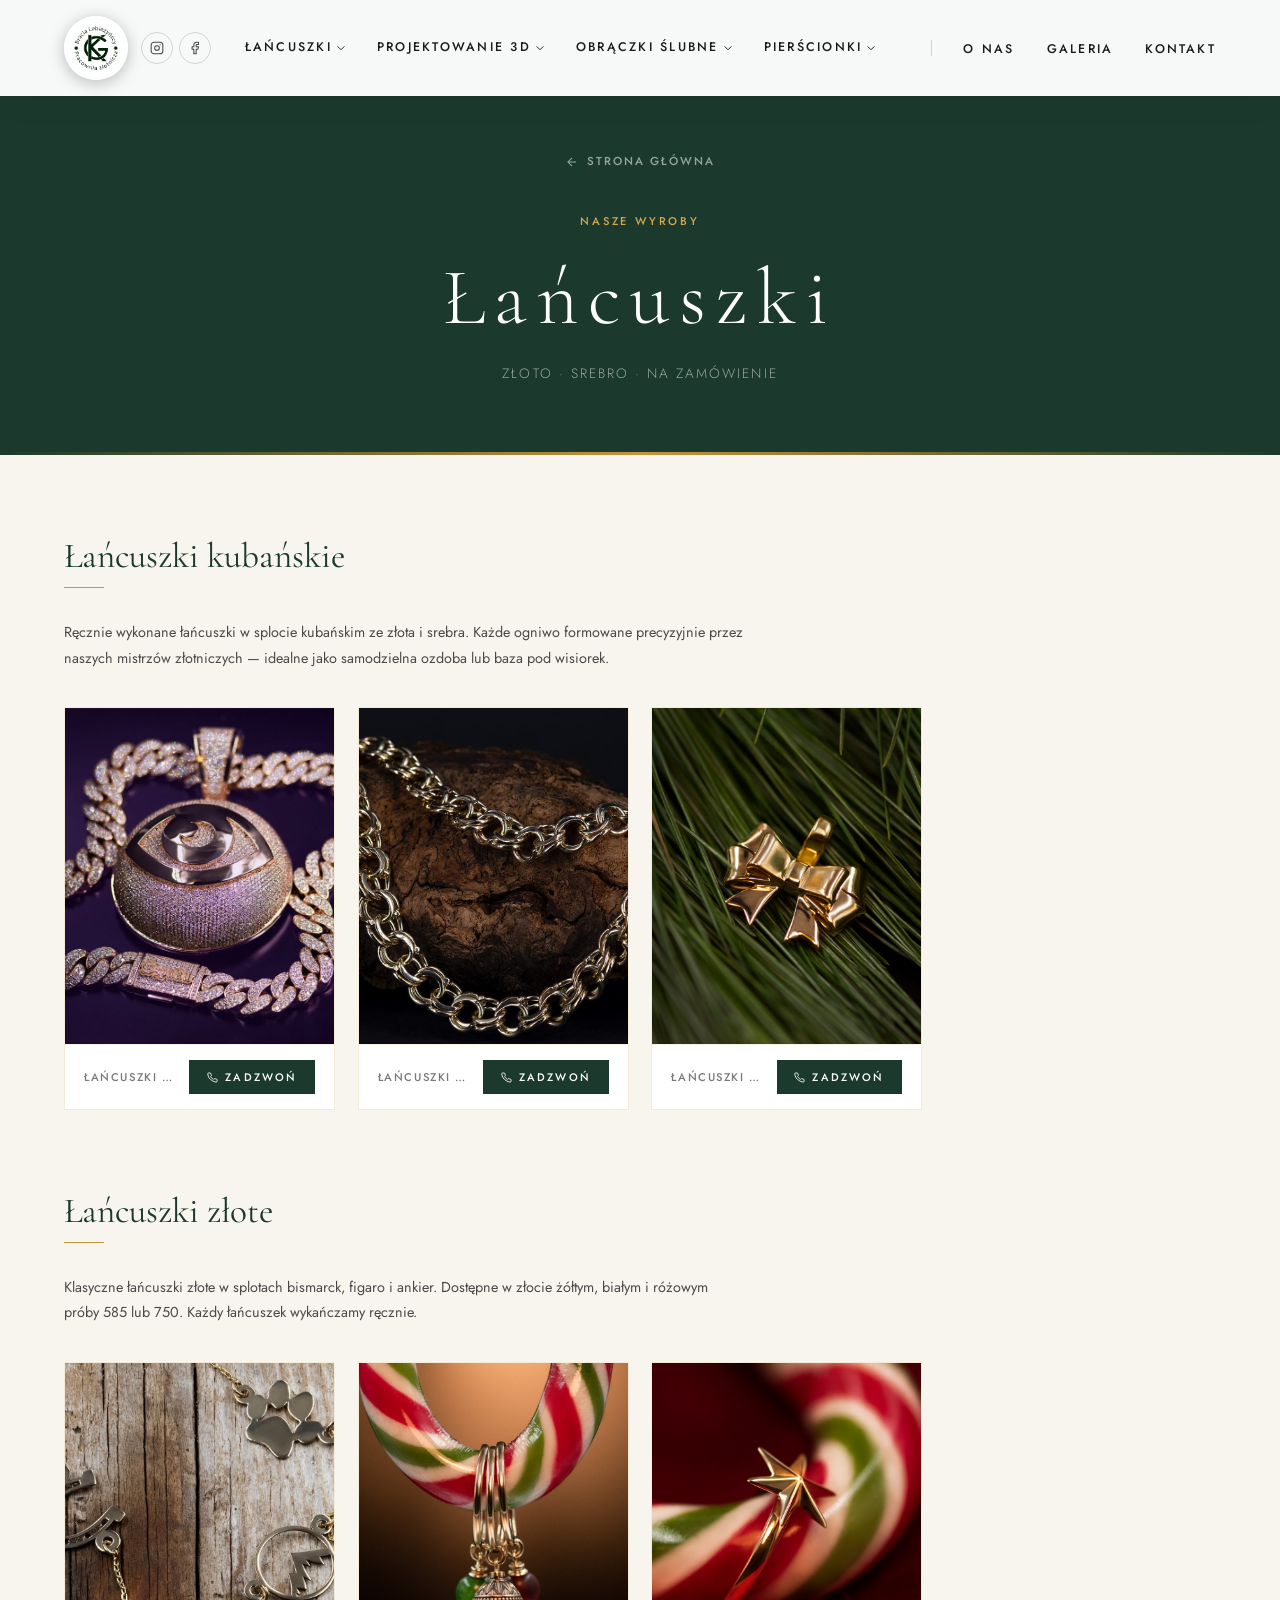
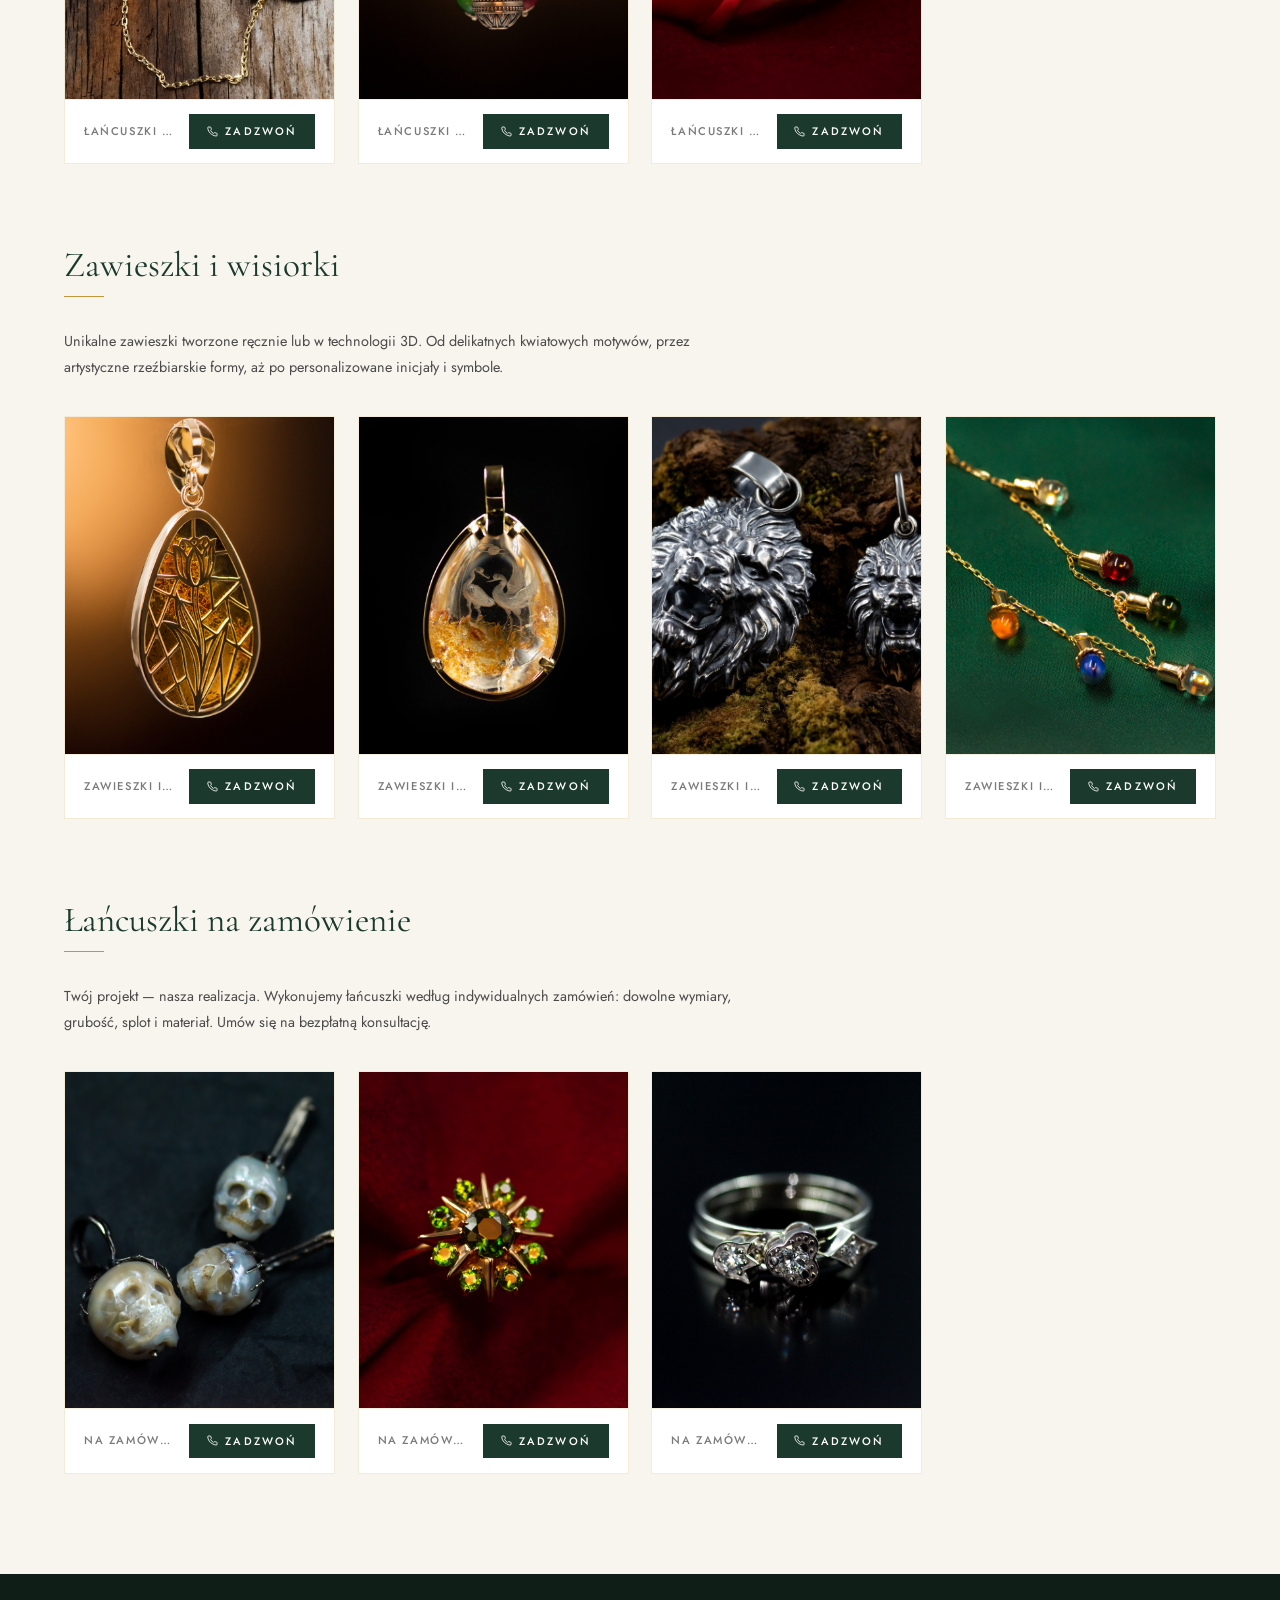
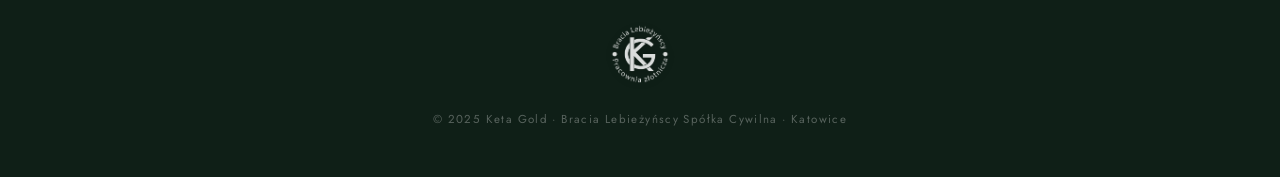
==== lancuszki.html @ a35cffe0 "Dropdown on click + 4 service subpages with photo cards - Dropdown menus now open/close on click ins" ====
<!DOCTYPE html>
<html lang="pl">
<head>
  <meta charset="UTF-8" />
  <meta name="viewport" content="width=device-width, initial-scale=1.0" />
  <meta name="description" content="Łańcuszki złote i srebrne – Keta Gold Katowice. Kubańskie, złote, zawieszki i wisiorki na zamówienie. Ręczne wykonanie, projektowanie 3D." />
  <title>Łańcuszki – Keta Gold | Katowice</title>
  <link rel="preconnect" href="https://fonts.googleapis.com" />
  <link rel="preconnect" href="https://fonts.gstatic.com" crossorigin />
  <link href="https://fonts.googleapis.com/css2?family=Cormorant+Garamond:ital,wght@0,300;0,400;0,500;1,300;1,400&family=Jost:wght@300;400;500&display=swap" rel="stylesheet" />
  <link rel="stylesheet" href="css/style.css" />
</head>
<body>

  <!-- NAVIGATION -->
  <nav class="nav" id="nav">
    <div class="nav__inner">
      <div class="nav__brand">
        <a href="index.html" class="nav__logo" aria-label="Keta Gold – strona główna">
          <img src="images/logo.png" alt="Keta Gold logo" />
        </a>
        <div class="nav__socials">
          <div class="nav__social-item">
            <a href="https://www.instagram.com/ketagoldjewellery/" target="_blank" rel="noopener" class="nav__social-icon" aria-label="Instagram">
              <svg viewBox="0 0 24 24" fill="none"><rect x="2" y="2" width="20" height="20" rx="5" ry="5" stroke="currentColor" stroke-width="1.8"/><circle cx="12" cy="12" r="4" stroke="currentColor" stroke-width="1.8"/><circle cx="17.5" cy="6.5" r="1" fill="currentColor"/></svg>
            </a>
          </div>
          <div class="nav__social-item">
            <a href="https://www.facebook.com/ketagoldjewellery/" target="_blank" rel="noopener" class="nav__social-icon" aria-label="Facebook">
              <svg viewBox="0 0 24 24" fill="none"><path d="M18 2h-3a5 5 0 0 0-5 5v3H7v4h3v8h4v-8h3l1-4h-4V7a1 1 0 0 1 1-1h3z" stroke="currentColor" stroke-width="1.8" stroke-linejoin="round"/></svg>
            </a>
          </div>
        </div>
      </div>
      <div class="nav__menu">
        <ul class="nav__group nav__group--services">
          <li class="nav__has-dropdown">
            <span class="nav__dropdown-trigger">Łańcuszki <svg viewBox="0 0 12 8" fill="none"><path d="M1 1l5 5 5-5" stroke="currentColor" stroke-width="1.5" stroke-linecap="round"/></svg></span>
            <div class="nav__dropdown">
              <a href="lancuszki.html#lancuszki-kubanie">Łańcuszki kubańskie</a>
              <a href="lancuszki.html#lancuszki-zlote">Łańcuszki złote</a>
              <a href="lancuszki.html#lancuszki-zawieszki">Zawieszki i wisiorki</a>
              <a href="lancuszki.html#lancuszki-zamow">Na zamówienie</a>
            </div>
          </li>
          <li class="nav__has-dropdown">
            <span class="nav__dropdown-trigger">Projektowanie 3D <svg viewBox="0 0 12 8" fill="none"><path d="M1 1l5 5 5-5" stroke="currentColor" stroke-width="1.5" stroke-linecap="round"/></svg></span>
            <div class="nav__dropdown">
              <a href="projektowanie-3d.html#3d-modelowanie">Modelowanie cyfrowe</a>
              <a href="projektowanie-3d.html#3d-odlew">Odlew jubilerski</a>
              <a href="projektowanie-3d.html#3d-grawerowanie">Grawerowanie</a>
              <a href="projektowanie-3d.html#3d-personalizowane">Projekty personalizowane</a>
            </div>
          </li>
          <li class="nav__has-dropdown">
            <span class="nav__dropdown-trigger">Obrączki ślubne <svg viewBox="0 0 12 8" fill="none"><path d="M1 1l5 5 5-5" stroke="currentColor" stroke-width="1.5" stroke-linecap="round"/></svg></span>
            <div class="nav__dropdown">
              <a href="obraczki.html#obr-zloto">Złoto żółte</a>
              <a href="obraczki.html#obr-biale">Białe złoto</a>
              <a href="obraczki.html#obr-rozowe">Różowe złoto</a>
              <a href="obraczki.html#obr-kamienie">Z kamieniami szlachetnymi</a>
            </div>
          </li>
          <li class="nav__has-dropdown">
            <span class="nav__dropdown-trigger">Pierścionki <svg viewBox="0 0 12 8" fill="none"><path d="M1 1l5 5 5-5" stroke="currentColor" stroke-width="1.5" stroke-linecap="round"/></svg></span>
            <div class="nav__dropdown">
              <a href="pierscionki.html#pier-soliter">Soliter</a>
              <a href="pierscionki.html#pier-kolorowe">Z kamieniami kolorowymi</a>
              <a href="pierscionki.html#pier-autorskie">Projekty autorskie</a>
              <a href="pierscionki.html#pier-zamow">Na zamówienie</a>
            </div>
          </li>
        </ul>
        <ul class="nav__group nav__group--links">
          <li><a href="index.html#o-nas">O nas</a></li>
          <li><a href="index.html#galeria">Galeria</a></li>
          <li><a href="index.html#kontakt">Kontakt</a></li>
        </ul>
      </div>
      <button class="nav__hamburger" aria-label="Menu" aria-expanded="false">
        <span></span><span></span><span></span>
      </button>
    </div>
  </nav>

  <!-- MOBILE MENU -->
  <nav class="nav__mobile" aria-hidden="true">
    <a href="index.html#o-nas">O nas</a>
    <a href="lancuszki.html">Łańcuszki</a>
    <a href="obraczki.html">Obrączki ślubne</a>
    <a href="pierscionki.html">Pierścionki</a>
    <a href="projektowanie-3d.html">Projektowanie 3D</a>
    <a href="index.html#galeria">Galeria</a>
    <a href="index.html#kontakt">Kontakt</a>
  </nav>

  <!-- PAGE HERO -->
  <div class="service-hero">
    <div class="container">
      <a href="index.html" class="service-back">
        <svg viewBox="0 0 24 24" fill="none" stroke="currentColor" stroke-width="1.8"><path d="M19 12H5M12 5l-7 7 7 7"/></svg>
        Strona główna
      </a>
      <span class="section-label">Nasze wyroby</span>
      <h1 class="service-hero__title">Łańcuszki</h1>
      <p class="service-hero__sub">Złoto · Srebro · Na zamówienie</p>
    </div>
  </div>

  <!-- CONTENT -->
  <section class="service-content">
    <div class="container">

      <!-- Łańcuszki kubańskie -->
      <div class="service-product" id="lancuszki-kubanie">
        <div class="service-product__header">
          <h2 class="service-product__title">Łańcuszki kubańskie</h2>
        </div>
        <div class="service-product__line"></div>
        <p class="service-product__desc">Ręcznie wykonane łańcuszki w splocie kubańskim ze złota i srebra. Każde ogniwo formowane precyzyjnie przez naszych mistrzów złotniczych — idealne jako samodzielna ozdoba lub baza pod wisiorek.</p>
        <div class="photo-grid">
          <div class="photo-card">
            <div class="photo-card__img-wrap">
              <img src="images/464922204_18045934484076803_7547638130621449087_n.jpg" alt="Łańcuszek kubański" loading="lazy" />
              <div class="photo-card__overlay"><span class="photo-card__name">Łańcuszki kubańskie</span></div>
            </div>
            <div class="photo-card__footer">
              <span class="photo-card__label">Łańcuszki kubańskie</span>
              <a href="tel:+48730383649" class="photo-card__call"><svg viewBox="0 0 24 24" fill="none" stroke="currentColor" stroke-width="1.8"><path d="M22 16.92v3a2 2 0 0 1-2.18 2 19.79 19.79 0 0 1-8.63-3.07A19.5 19.5 0 0 1 4.69 13a19.79 19.79 0 0 1-3.07-8.67A2 2 0 0 1 3.6 2.18h3a2 2 0 0 1 2 1.72c.127.96.361 1.903.7 2.81a2 2 0 0 1-.45 2.11L7.91 9.91a16 16 0 0 0 6.16 6.16l.95-.95a2 2 0 0 1 2.11-.45c.907.339 1.85.573 2.81.7A2 2 0 0 1 22 16.92z"/></svg>Zadzwoń</a>
            </div>
          </div>
          <div class="photo-card">
            <div class="photo-card__img-wrap">
              <img src="images/652132724_18089830217159542_1958357042268693419_n.jpg" alt="Łańcuszek kubański złoty" loading="lazy" />
              <div class="photo-card__overlay"><span class="photo-card__name">Łańcuszki kubańskie</span></div>
            </div>
            <div class="photo-card__footer">
              <span class="photo-card__label">Łańcuszki kubańskie</span>
              <a href="tel:+48730383649" class="photo-card__call"><svg viewBox="0 0 24 24" fill="none" stroke="currentColor" stroke-width="1.8"><path d="M22 16.92v3a2 2 0 0 1-2.18 2 19.79 19.79 0 0 1-8.63-3.07A19.5 19.5 0 0 1 4.69 13a19.79 19.79 0 0 1-3.07-8.67A2 2 0 0 1 3.6 2.18h3a2 2 0 0 1 2 1.72c.127.96.361 1.903.7 2.81a2 2 0 0 1-.45 2.11L7.91 9.91a16 16 0 0 0 6.16 6.16l.95-.95a2 2 0 0 1 2.11-.45c.907.339 1.85.573 2.81.7A2 2 0 0 1 22 16.92z"/></svg>Zadzwoń</a>
            </div>
          </div>
          <div class="photo-card">
            <div class="photo-card__img-wrap">
              <img src="images/596610791_1704964314118481_8191348050081366082_n.jpg" alt="Łańcuszek kubański ręczny" loading="lazy" />
              <div class="photo-card__overlay"><span class="photo-card__name">Łańcuszki kubańskie</span></div>
            </div>
            <div class="photo-card__footer">
              <span class="photo-card__label">Łańcuszki kubańskie</span>
              <a href="tel:+48730383649" class="photo-card__call"><svg viewBox="0 0 24 24" fill="none" stroke="currentColor" stroke-width="1.8"><path d="M22 16.92v3a2 2 0 0 1-2.18 2 19.79 19.79 0 0 1-8.63-3.07A19.5 19.5 0 0 1 4.69 13a19.79 19.79 0 0 1-3.07-8.67A2 2 0 0 1 3.6 2.18h3a2 2 0 0 1 2 1.72c.127.96.361 1.903.7 2.81a2 2 0 0 1-.45 2.11L7.91 9.91a16 16 0 0 0 6.16 6.16l.95-.95a2 2 0 0 1 2.11-.45c.907.339 1.85.573 2.81.7A2 2 0 0 1 22 16.92z"/></svg>Zadzwoń</a>
            </div>
          </div>
        </div>
      </div>

      <!-- Łańcuszki złote -->
      <div class="service-product" id="lancuszki-zlote">
        <div class="service-product__header">
          <h2 class="service-product__title">Łańcuszki złote</h2>
        </div>
        <div class="service-product__line"></div>
        <p class="service-product__desc">Klasyczne łańcuszki złote w splotach bismarck, figaro i ankier. Dostępne w złocie żółtym, białym i różowym próby 585 lub 750. Każdy łańcuszek wykańczamy ręcznie.</p>
        <div class="photo-grid">
          <div class="photo-card">
            <div class="photo-card__img-wrap">
              <img src="images/649218822_18013255367672607_7876714700084012522_n.jpg" alt="Złoty łańcuszek z zawieszkami" loading="lazy" />
              <div class="photo-card__overlay"><span class="photo-card__name">Łańcuszki złote</span></div>
            </div>
            <div class="photo-card__footer">
              <span class="photo-card__label">Łańcuszki złote</span>
              <a href="tel:+48730383649" class="photo-card__call"><svg viewBox="0 0 24 24" fill="none" stroke="currentColor" stroke-width="1.8"><path d="M22 16.92v3a2 2 0 0 1-2.18 2 19.79 19.79 0 0 1-8.63-3.07A19.5 19.5 0 0 1 4.69 13a19.79 19.79 0 0 1-3.07-8.67A2 2 0 0 1 3.6 2.18h3a2 2 0 0 1 2 1.72c.127.96.361 1.903.7 2.81a2 2 0 0 1-.45 2.11L7.91 9.91a16 16 0 0 0 6.16 6.16l.95-.95a2 2 0 0 1 2.11-.45c.907.339 1.85.573 2.81.7A2 2 0 0 1 22 16.92z"/></svg>Zadzwoń</a>
            </div>
          </div>
          <div class="photo-card">
            <div class="photo-card__img-wrap">
              <img src="images/597553336_1705880320693547_6138536106631613631_n.jpg" alt="Łańcuszek złoty figaro" loading="lazy" />
              <div class="photo-card__overlay"><span class="photo-card__name">Łańcuszki złote</span></div>
            </div>
            <div class="photo-card__footer">
              <span class="photo-card__label">Łańcuszki złote</span>
              <a href="tel:+48730383649" class="photo-card__call"><svg viewBox="0 0 24 24" fill="none" stroke="currentColor" stroke-width="1.8"><path d="M22 16.92v3a2 2 0 0 1-2.18 2 19.79 19.79 0 0 1-8.63-3.07A19.5 19.5 0 0 1 4.69 13a19.79 19.79 0 0 1-3.07-8.67A2 2 0 0 1 3.6 2.18h3a2 2 0 0 1 2 1.72c.127.96.361 1.903.7 2.81a2 2 0 0 1-.45 2.11L7.91 9.91a16 16 0 0 0 6.16 6.16l.95-.95a2 2 0 0 1 2.11-.45c.907.339 1.85.573 2.81.7A2 2 0 0 1 22 16.92z"/></svg>Zadzwoń</a>
            </div>
          </div>
          <div class="photo-card">
            <div class="photo-card__img-wrap">
              <img src="images/598579502_1706583243956588_2489800773339215270_n.jpg" alt="Łańcuszek złoty bismarck" loading="lazy" />
              <div class="photo-card__overlay"><span class="photo-card__name">Łańcuszki złote</span></div>
            </div>
            <div class="photo-card__footer">
              <span class="photo-card__label">Łańcuszki złote</span>
              <a href="tel:+48730383649" class="photo-card__call"><svg viewBox="0 0 24 24" fill="none" stroke="currentColor" stroke-width="1.8"><path d="M22 16.92v3a2 2 0 0 1-2.18 2 19.79 19.79 0 0 1-8.63-3.07A19.5 19.5 0 0 1 4.69 13a19.79 19.79 0 0 1-3.07-8.67A2 2 0 0 1 3.6 2.18h3a2 2 0 0 1 2 1.72c.127.96.361 1.903.7 2.81a2 2 0 0 1-.45 2.11L7.91 9.91a16 16 0 0 0 6.16 6.16l.95-.95a2 2 0 0 1 2.11-.45c.907.339 1.85.573 2.81.7A2 2 0 0 1 22 16.92z"/></svg>Zadzwoń</a>
            </div>
          </div>
        </div>
      </div>

      <!-- Zawieszki i wisiorki -->
      <div class="service-product" id="lancuszki-zawieszki">
        <div class="service-product__header">
          <h2 class="service-product__title">Zawieszki i wisiorki</h2>
        </div>
        <div class="service-product__line"></div>
        <p class="service-product__desc">Unikalne zawieszki tworzone ręcznie lub w technologii 3D. Od delikatnych kwiatowych motywów, przez artystyczne rzeźbiarskie formy, aż po personalizowane inicjały i symbole.</p>
        <div class="photo-grid">
          <div class="photo-card">
            <div class="photo-card__img-wrap">
              <img src="images/652395713_1790529945561917_4396226358533787911_n.jpg" alt="Zawieszki złote" loading="lazy" />
              <div class="photo-card__overlay"><span class="photo-card__name">Zawieszki i wisiorki</span></div>
            </div>
            <div class="photo-card__footer">
              <span class="photo-card__label">Zawieszki i wisiorki</span>
              <a href="tel:+48730383649" class="photo-card__call"><svg viewBox="0 0 24 24" fill="none" stroke="currentColor" stroke-width="1.8"><path d="M22 16.92v3a2 2 0 0 1-2.18 2 19.79 19.79 0 0 1-8.63-3.07A19.5 19.5 0 0 1 4.69 13a19.79 19.79 0 0 1-3.07-8.67A2 2 0 0 1 3.6 2.18h3a2 2 0 0 1 2 1.72c.127.96.361 1.903.7 2.81a2 2 0 0 1-.45 2.11L7.91 9.91a16 16 0 0 0 6.16 6.16l.95-.95a2 2 0 0 1 2.11-.45c.907.339 1.85.573 2.81.7A2 2 0 0 1 22 16.92z"/></svg>Zadzwoń</a>
            </div>
          </div>
          <div class="photo-card">
            <div class="photo-card__img-wrap">
              <img src="images/518396244_1574531230495124_3612413421979046424_n.jpg" alt="Wisiorek grawerowany" loading="lazy" />
              <div class="photo-card__overlay"><span class="photo-card__name">Zawieszki i wisiorki</span></div>
            </div>
            <div class="photo-card__footer">
              <span class="photo-card__label">Zawieszki i wisiorki</span>
              <a href="tel:+48730383649" class="photo-card__call"><svg viewBox="0 0 24 24" fill="none" stroke="currentColor" stroke-width="1.8"><path d="M22 16.92v3a2 2 0 0 1-2.18 2 19.79 19.79 0 0 1-8.63-3.07A19.5 19.5 0 0 1 4.69 13a19.79 19.79 0 0 1-3.07-8.67A2 2 0 0 1 3.6 2.18h3a2 2 0 0 1 2 1.72c.127.96.361 1.903.7 2.81a2 2 0 0 1-.45 2.11L7.91 9.91a16 16 0 0 0 6.16 6.16l.95-.95a2 2 0 0 1 2.11-.45c.907.339 1.85.573 2.81.7A2 2 0 0 1 22 16.92z"/></svg>Zadzwoń</a>
            </div>
          </div>
          <div class="photo-card">
            <div class="photo-card__img-wrap">
              <img src="images/620499730_18100132564867793_5886379338599602004_n.jpg" alt="Srebrne wisiorki" loading="lazy" />
              <div class="photo-card__overlay"><span class="photo-card__name">Zawieszki i wisiorki</span></div>
            </div>
            <div class="photo-card__footer">
              <span class="photo-card__label">Zawieszki i wisiorki</span>
              <a href="tel:+48730383649" class="photo-card__call"><svg viewBox="0 0 24 24" fill="none" stroke="currentColor" stroke-width="1.8"><path d="M22 16.92v3a2 2 0 0 1-2.18 2 19.79 19.79 0 0 1-8.63-3.07A19.5 19.5 0 0 1 4.69 13a19.79 19.79 0 0 1-3.07-8.67A2 2 0 0 1 3.6 2.18h3a2 2 0 0 1 2 1.72c.127.96.361 1.903.7 2.81a2 2 0 0 1-.45 2.11L7.91 9.91a16 16 0 0 0 6.16 6.16l.95-.95a2 2 0 0 1 2.11-.45c.907.339 1.85.573 2.81.7A2 2 0 0 1 22 16.92z"/></svg>Zadzwoń</a>
            </div>
          </div>
          <div class="photo-card">
            <div class="photo-card__img-wrap">
              <img src="images/599631199_1712036423411270_6046415144635462184_n.jpg" alt="Wisiorek artystyczny" loading="lazy" />
              <div class="photo-card__overlay"><span class="photo-card__name">Zawieszki i wisiorki</span></div>
            </div>
            <div class="photo-card__footer">
              <span class="photo-card__label">Zawieszki i wisiorki</span>
              <a href="tel:+48730383649" class="photo-card__call"><svg viewBox="0 0 24 24" fill="none" stroke="currentColor" stroke-width="1.8"><path d="M22 16.92v3a2 2 0 0 1-2.18 2 19.79 19.79 0 0 1-8.63-3.07A19.5 19.5 0 0 1 4.69 13a19.79 19.79 0 0 1-3.07-8.67A2 2 0 0 1 3.6 2.18h3a2 2 0 0 1 2 1.72c.127.96.361 1.903.7 2.81a2 2 0 0 1-.45 2.11L7.91 9.91a16 16 0 0 0 6.16 6.16l.95-.95a2 2 0 0 1 2.11-.45c.907.339 1.85.573 2.81.7A2 2 0 0 1 22 16.92z"/></svg>Zadzwoń</a>
            </div>
          </div>
        </div>
      </div>

      <!-- Na zamówienie -->
      <div class="service-product" id="lancuszki-zamow">
        <div class="service-product__header">
          <h2 class="service-product__title">Łańcuszki na zamówienie</h2>
        </div>
        <div class="service-product__line"></div>
        <p class="service-product__desc">Twój projekt — nasza realizacja. Wykonujemy łańcuszki według indywidualnych zamówień: dowolne wymiary, grubość, splot i materiał. Umów się na bezpłatną konsultację.</p>
        <div class="photo-grid">
          <div class="photo-card">
            <div class="photo-card__img-wrap">
              <img src="images/550168238_1674901297124783_3264672919285235873_n.jpg" alt="Biżuteria na zamówienie" loading="lazy" />
              <div class="photo-card__overlay"><span class="photo-card__name">Na zamówienie</span></div>
            </div>
            <div class="photo-card__footer">
              <span class="photo-card__label">Na zamówienie</span>
              <a href="tel:+48730383649" class="photo-card__call"><svg viewBox="0 0 24 24" fill="none" stroke="currentColor" stroke-width="1.8"><path d="M22 16.92v3a2 2 0 0 1-2.18 2 19.79 19.79 0 0 1-8.63-3.07A19.5 19.5 0 0 1 4.69 13a19.79 19.79 0 0 1-3.07-8.67A2 2 0 0 1 3.6 2.18h3a2 2 0 0 1 2 1.72c.127.96.361 1.903.7 2.81a2 2 0 0 1-.45 2.11L7.91 9.91a16 16 0 0 0 6.16 6.16l.95-.95a2 2 0 0 1 2.11-.45c.907.339 1.85.573 2.81.7A2 2 0 0 1 22 16.92z"/></svg>Zadzwoń</a>
            </div>
          </div>
          <div class="photo-card">
            <div class="photo-card__img-wrap">
              <img src="images/600882093_1712198243395088_9040872576884795886_n.jpg" alt="Łańcuszek indywidualny" loading="lazy" />
              <div class="photo-card__overlay"><span class="photo-card__name">Na zamówienie</span></div>
            </div>
            <div class="photo-card__footer">
              <span class="photo-card__label">Na zamówienie</span>
              <a href="tel:+48730383649" class="photo-card__call"><svg viewBox="0 0 24 24" fill="none" stroke="currentColor" stroke-width="1.8"><path d="M22 16.92v3a2 2 0 0 1-2.18 2 19.79 19.79 0 0 1-8.63-3.07A19.5 19.5 0 0 1 4.69 13a19.79 19.79 0 0 1-3.07-8.67A2 2 0 0 1 3.6 2.18h3a2 2 0 0 1 2 1.72c.127.96.361 1.903.7 2.81a2 2 0 0 1-.45 2.11L7.91 9.91a16 16 0 0 0 6.16 6.16l.95-.95a2 2 0 0 1 2.11-.45c.907.339 1.85.573 2.81.7A2 2 0 0 1 22 16.92z"/></svg>Zadzwoń</a>
            </div>
          </div>
          <div class="photo-card">
            <div class="photo-card__img-wrap">
              <img src="images/602293834_1714791853135727_2847569114641339693_n.jpg" alt="Projekt indywidualny" loading="lazy" />
              <div class="photo-card__overlay"><span class="photo-card__name">Na zamówienie</span></div>
            </div>
            <div class="photo-card__footer">
              <span class="photo-card__label">Na zamówienie</span>
              <a href="tel:+48730383649" class="photo-card__call"><svg viewBox="0 0 24 24" fill="none" stroke="currentColor" stroke-width="1.8"><path d="M22 16.92v3a2 2 0 0 1-2.18 2 19.79 19.79 0 0 1-8.63-3.07A19.5 19.5 0 0 1 4.69 13a19.79 19.79 0 0 1-3.07-8.67A2 2 0 0 1 3.6 2.18h3a2 2 0 0 1 2 1.72c.127.96.361 1.903.7 2.81a2 2 0 0 1-.45 2.11L7.91 9.91a16 16 0 0 0 6.16 6.16l.95-.95a2 2 0 0 1 2.11-.45c.907.339 1.85.573 2.81.7A2 2 0 0 1 22 16.92z"/></svg>Zadzwoń</a>
            </div>
          </div>
        </div>
      </div>

    </div>
  </section>

  <!-- FOOTER -->
  <footer class="footer">
    <div class="container">
      <div class="footer__logo">
        <img src="images/logo.png" alt="Keta Gold" />
      </div>
      <p class="footer__copy">&copy; 2025 Keta Gold · Bracia Lebieżyńscy Spółka Cywilna · Katowice</p>
    </div>
  </footer>

  <script src="js/main.js"></script>
</body>
</html>
---- css/style.css ----
/* ===========================
   KETA GOLD — Main Stylesheet
   =========================== */

/* --- Variables & Reset --- */
:root {
  --gold: #C4963A;
  --gold-light: #D4A84B;
  --gold-pale: #F0E6CC;
  --green-dark: #1B3A2D;
  --ivory: #F8F5EE;
  --ivory-dark: #EDE8DC;
  --text-dark: #1A1A1A;
  --text-mid: #4A4A4A;
  --text-light: #7A7A7A;
  --white: #FFFFFF;
  --font-heading: 'Cormorant Garamond', Georgia, serif;
  --font-body: 'Jost', 'Helvetica Neue', sans-serif;
  --transition: all 0.4s ease;
  --shadow: 0 4px 30px rgba(0,0,0,0.08);
  --shadow-hover: 0 8px 50px rgba(0,0,0,0.14);
}

*, *::before, *::after {
  margin: 0;
  padding: 0;
  box-sizing: border-box;
}

html {
  scroll-behavior: smooth;
  font-size: 16px;
}

body {
  font-family: var(--font-body);
  color: var(--text-dark);
  background-color: var(--white);
  overflow-x: hidden;
  line-height: 1.7;
}

img {
  display: block;
  max-width: 100%;
}

a {
  color: inherit;
  text-decoration: none;
}

ul {
  list-style: none;
}

/* --- Typography --- */
h1, h2, h3, h4 {
  font-family: var(--font-heading);
  font-weight: 400;
  line-height: 1.2;
}

h1 { font-size: clamp(3rem, 8vw, 6rem); letter-spacing: 0.08em; }
h2 { font-size: clamp(2rem, 4vw, 3rem); }
h3 { font-size: clamp(1.3rem, 2.5vw, 1.8rem); }

.section-label {
  font-family: var(--font-body);
  font-size: 0.7rem;
  font-weight: 500;
  letter-spacing: 0.25em;
  text-transform: uppercase;
  color: var(--gold);
  display: block;
  margin-bottom: 1rem;
}

.section-title {
  font-family: var(--font-heading);
  font-size: clamp(2rem, 4vw, 2.8rem);
  font-weight: 400;
  color: var(--green-dark);
  margin-bottom: 1.5rem;
}

/* --- Layout Helpers --- */
.container {
  width: 90%;
  max-width: 1280px;
  margin: 0 auto;
}

section {
  padding: 100px 0;
}

/* --- Gold Divider --- */
.divider {
  width: 60px;
  height: 1px;
  background: var(--gold);
  margin: 0 auto 2.5rem;
}

.divider--left {
  margin-left: 0;
}

/* ===========================
   NAVIGATION
   =========================== */
.nav {
  position: fixed;
  top: 0;
  left: 0;
  width: 100%;
  z-index: 1000;
  padding: 1rem 0;
  background: rgba(255,255,255,0.97);
  backdrop-filter: blur(12px);
  box-shadow: 0 2px 30px rgba(0,0,0,0.07);
  transition: var(--transition);
}

.nav.scrolled {
  padding: 0.8rem 0;
}

.nav__inner {
  display: flex;
  align-items: center;
  justify-content: space-between;
  width: 90%;
  max-width: 1280px;
  margin: 0 auto;
}

.nav__menu {
  display: flex;
  align-items: center;
  gap: 3.5rem;
}

.nav__group {
  display: flex;
  align-items: center;
  gap: 2rem;
  list-style: none;
}

/* Thin separator between the two groups */
.nav__group--links {
  position: relative;
  padding-left: 2rem;
}

.nav__group--links::before {
  content: '';
  position: absolute;
  left: 0;
  top: 50%;
  transform: translateY(-50%);
  width: 1px;
  height: 16px;
  background: rgba(0,0,0,0.15);
}

.nav__logo {
  background: rgba(255, 255, 255, 0.95);
  border-radius: 50%;
  width: 64px;
  height: 64px;
  display: flex;
  align-items: center;
  justify-content: center;
  flex-shrink: 0;
  box-shadow: 0 3px 16px rgba(0,0,0,0.25);
  transition: var(--transition);
}

.nav.scrolled .nav__logo {
  width: 56px;
  height: 56px;
  box-shadow: 0 2px 10px rgba(0,0,0,0.12);
}

.nav__logo img {
  height: 50px;
  width: 50px;
  object-fit: contain;
  filter: none;
  transition: var(--transition);
}

.nav.scrolled .nav__logo img {
  height: 44px;
  width: 44px;
}

.nav__links {
  display: flex;
  gap: 2.5rem;
  align-items: center;
}

.nav__group--links a,
.nav__links a {
  font-family: var(--font-body);
  font-size: 0.78rem;
  font-weight: 500;
  letter-spacing: 0.18em;
  text-transform: uppercase;
  color: var(--text-dark);
  transition: var(--transition);
  position: relative;
}

.nav__group--links a::after,
.nav__links a::after {
  content: '';
  position: absolute;
  bottom: -4px;
  left: 0;
  width: 0;
  height: 1px;
  background: var(--gold);
  transition: width 0.3s ease;
}

.nav__group--links a:hover::after,
.nav__links a:hover::after,
.nav__links a.active::after {
  width: 100%;
}

.nav__group--links a:hover,
.nav__links a:hover {
  color: var(--gold);
}

/* Hamburger */
.nav__hamburger {
  display: none;
  flex-direction: column;
  gap: 5px;
  cursor: pointer;
  padding: 4px;
  background: none;
  border: none;
}

.nav__hamburger span {
  display: block;
  width: 26px;
  height: 1.5px;
  background: var(--text-dark);
  transition: var(--transition);
}

.nav__hamburger.open span:nth-child(1) { transform: rotate(45deg) translate(5px, 5px); }
.nav__hamburger.open span:nth-child(2) { opacity: 0; }
.nav__hamburger.open span:nth-child(3) { transform: rotate(-45deg) translate(5px, -5px); }

/* Mobile Menu */
.nav__mobile {
  display: none;
  position: fixed;
  top: 0;
  left: 0;
  width: 100%;
  height: 100vh;
  background: var(--green-dark);
  z-index: 999;
  flex-direction: column;
  align-items: center;
  justify-content: center;
  gap: 2rem;
  opacity: 0;
  pointer-events: none;
  transition: opacity 0.4s ease;
}

.nav__mobile.open {
  display: flex;
  opacity: 1;
  pointer-events: all;
}

.nav__mobile a {
  font-family: var(--font-heading);
  font-size: 2.5rem;
  color: var(--white);
  letter-spacing: 0.05em;
  transition: var(--transition);
}

.nav__mobile a:hover {
  color: var(--gold-light);
}

/* ===========================
   HERO
   =========================== */
.hero {
  position: relative;
  height: 100vh;
  min-height: 700px;
  overflow: hidden;
  display: flex;
  align-items: center;
  justify-content: center;
}

.hero__bg {
  position: absolute;
  inset: 0;
  width: 100%;
  height: 100%;
  object-fit: cover;
  object-position: center;
  transform: scale(1.05);
  will-change: transform;
}

.hero__overlay {
  position: absolute;
  inset: 0;
  background: linear-gradient(
    160deg,
    rgba(10, 10, 10, 0.72) 0%,
    rgba(27, 58, 45, 0.45) 50%,
    rgba(10, 10, 10, 0.6) 100%
  );
}

.hero__content {
  position: relative;
  z-index: 2;
  text-align: center;
  color: var(--white);
  padding: 0 1rem;
}

.hero__eyebrow {
  font-family: var(--font-body);
  font-size: 0.72rem;
  font-weight: 500;
  letter-spacing: 0.35em;
  text-transform: uppercase;
  color: var(--gold-light);
  display: block;
  margin-bottom: 1.5rem;
  opacity: 0;
  transform: translateY(20px);
  animation: fadeUp 1s 0.3s forwards;
}

.hero__title {
  font-family: var(--font-heading);
  font-size: clamp(4rem, 10vw, 8rem);
  font-weight: 300;
  letter-spacing: 0.18em;
  text-transform: uppercase;
  line-height: 1;
  margin-bottom: 1rem;
  opacity: 0;
  transform: translateY(20px);
  animation: fadeUp 1s 0.6s forwards;
}

.hero__subtitle {
  font-family: var(--font-body);
  font-size: 0.82rem;
  font-weight: 300;
  letter-spacing: 0.45em;
  text-transform: uppercase;
  color: rgba(255,255,255,0.75);
  margin-bottom: 3rem;
  opacity: 0;
  transform: translateY(20px);
  animation: fadeUp 1s 0.9s forwards;
}

.hero__cta {
  display: inline-block;
  padding: 1rem 2.5rem;
  border: 1px solid var(--gold);
  color: var(--white);
  font-size: 0.72rem;
  font-weight: 500;
  letter-spacing: 0.22em;
  text-transform: uppercase;
  transition: var(--transition);
  opacity: 0;
  transform: translateY(20px);
  animation: fadeUp 1s 1.2s forwards;
  position: relative;
  overflow: hidden;
}

.hero__cta::before {
  content: '';
  position: absolute;
  inset: 0;
  background: var(--gold);
  transform: scaleX(0);
  transform-origin: left;
  transition: transform 0.4s ease;
  z-index: -1;
}

.hero__cta:hover::before {
  transform: scaleX(1);
}

.hero__scroll {
  position: absolute;
  bottom: 2.5rem;
  left: 50%;
  transform: translateX(-50%);
  z-index: 2;
  display: flex;
  flex-direction: column;
  align-items: center;
  gap: 0.5rem;
  opacity: 0;
  animation: fadeUp 1s 1.8s forwards;
}

.hero__scroll span {
  font-size: 0.62rem;
  letter-spacing: 0.25em;
  text-transform: uppercase;
  color: rgba(255,255,255,0.5);
}

.hero__scroll-line {
  width: 1px;
  height: 50px;
  background: linear-gradient(to bottom, var(--gold), transparent);
  animation: scrollLine 2s 2.5s ease-in-out infinite;
}

/* ===========================
   ABOUT / O NAS
   =========================== */
.about {
  background: var(--white);
}

.about__inner {
  display: grid;
  grid-template-columns: 1fr 1fr;
  gap: 6rem;
  align-items: center;
}

.about__text p {
  color: var(--text-mid);
  font-size: 1rem;
  line-height: 1.9;
  margin-bottom: 1.2rem;
}

.about__stats {
  display: grid;
  grid-template-columns: 1fr 1fr;
  gap: 2rem;
  margin-top: 2.5rem;
  padding-top: 2.5rem;
  border-top: 1px solid var(--ivory-dark);
}

.about__stat-num {
  font-family: var(--font-heading);
  font-size: 2.8rem;
  font-weight: 300;
  color: var(--gold);
  display: block;
  line-height: 1;
}

.about__stat-label {
  font-size: 0.7rem;
  letter-spacing: 0.18em;
  text-transform: uppercase;
  color: var(--text-light);
  margin-top: 0.4rem;
  display: block;
}

.about__image-wrap {
  position: relative;
}

.about__image-wrap::before {
  content: '';
  position: absolute;
  top: -20px;
  left: -20px;
  right: 20px;
  bottom: 20px;
  border: 1px solid var(--gold);
  z-index: 0;
}

.about__image-wrap img {
  position: relative;
  z-index: 1;
  width: 100%;
  height: 550px;
  object-fit: cover;
  object-position: center;
}

/* ===========================
   SERVICES / USŁUGI
   =========================== */
.services {
  background: var(--ivory);
}

.services__header {
  text-align: center;
  margin-bottom: 5rem;
}

.services__grid {
  display: grid;
  grid-template-columns: repeat(4, 1fr);
  gap: 2px;
}

.service-card {
  position: relative;
  overflow: hidden;
  cursor: default;
}

.service-card__img {
  width: 100%;
  height: 480px;
  object-fit: cover;
  transition: transform 0.7s ease;
}

.service-card:hover .service-card__img {
  transform: scale(1.06);
}

.service-card__overlay {
  position: absolute;
  inset: 0;
  background: linear-gradient(to top, rgba(10,10,10,0.82) 0%, rgba(10,10,10,0.1) 60%, transparent 100%);
  transition: var(--transition);
}

.service-card:hover .service-card__overlay {
  background: linear-gradient(to top, rgba(27,58,45,0.88) 0%, rgba(27,58,45,0.3) 60%, transparent 100%);
}

.service-card__content {
  position: absolute;
  bottom: 0;
  left: 0;
  right: 0;
  padding: 2rem 1.8rem;
  color: var(--white);
}

.service-card__icon {
  display: block;
  margin-bottom: 1rem;
  opacity: 0.7;
}

.service-card__icon svg {
  width: 32px;
  height: 32px;
  stroke: var(--gold-light);
  fill: none;
  stroke-width: 1.2;
}

.service-card__title {
  font-family: var(--font-heading);
  font-size: 1.5rem;
  font-weight: 400;
  margin-bottom: 0.7rem;
  line-height: 1.2;
}

.service-card__text {
  font-size: 0.82rem;
  color: rgba(255,255,255,0.75);
  line-height: 1.7;
  max-height: 0;
  overflow: hidden;
  transition: max-height 0.5s ease, opacity 0.4s ease;
  opacity: 0;
}

.service-card:hover .service-card__text {
  max-height: 100px;
  opacity: 1;
}

.service-card__num {
  position: absolute;
  top: 1.5rem;
  right: 1.5rem;
  font-family: var(--font-heading);
  font-size: 4rem;
  font-weight: 300;
  color: rgba(255,255,255,0.08);
  line-height: 1;
}

/* ===========================
   GALLERY / GALERIA
   =========================== */
.gallery {
  background: var(--white);
}

.gallery__header {
  text-align: center;
  margin-bottom: 4rem;
}

.gallery__grid {
  display: grid;
  grid-template-columns: repeat(4, 1fr);
  grid-template-rows: auto;
  gap: 6px;
}

.gallery__item {
  overflow: hidden;
  cursor: pointer;
  position: relative;
}

.gallery__item:nth-child(1) { grid-column: span 2; grid-row: span 2; }
.gallery__item:nth-child(5) { grid-column: span 2; }

.gallery__item img {
  width: 100%;
  height: 100%;
  min-height: 220px;
  object-fit: cover;
  transition: transform 0.7s ease;
}

.gallery__item:nth-child(1) img { min-height: 460px; }

.gallery__item:hover img {
  transform: scale(1.05);
}

.gallery__item__overlay {
  position: absolute;
  inset: 0;
  background: rgba(27, 58, 45, 0.5);
  opacity: 0;
  transition: opacity 0.4s ease;
  display: flex;
  align-items: center;
  justify-content: center;
}

.gallery__item__overlay svg {
  width: 36px;
  height: 36px;
  stroke: var(--white);
  fill: none;
  stroke-width: 1.5;
}

.gallery__item:hover .gallery__item__overlay {
  opacity: 1;
}

/* Lightbox */
.lightbox {
  display: none;
  position: fixed;
  inset: 0;
  background: rgba(0,0,0,0.95);
  z-index: 9999;
  align-items: center;
  justify-content: center;
}

.lightbox.open {
  display: flex;
}

.lightbox__img {
  max-width: 90vw;
  max-height: 90vh;
  object-fit: contain;
  animation: zoomIn 0.3s ease;
}

.lightbox__close {
  position: absolute;
  top: 1.5rem;
  right: 2rem;
  background: none;
  border: none;
  color: var(--white);
  font-size: 2rem;
  cursor: pointer;
  line-height: 1;
  opacity: 0.7;
  transition: opacity 0.3s;
}

.lightbox__close:hover { opacity: 1; }

.lightbox__prev,
.lightbox__next {
  position: absolute;
  top: 50%;
  transform: translateY(-50%);
  background: none;
  border: none;
  color: var(--white);
  font-size: 2.5rem;
  cursor: pointer;
  padding: 1rem;
  opacity: 0.5;
  transition: opacity 0.3s;
  line-height: 1;
}

.lightbox__prev:hover,
.lightbox__next:hover { opacity: 1; }
.lightbox__prev { left: 1rem; }
.lightbox__next { right: 1rem; }

/* ===========================
   CONTACT / KONTAKT
   =========================== */
.contact {
  background: var(--green-dark);
  color: var(--white);
}

.contact__inner {
  display: grid;
  grid-template-columns: 1fr 1fr;
  gap: 5rem;
  align-items: start;
}

.contact .section-label {
  color: var(--gold-light);
}

.contact .section-title {
  color: var(--white);
}

.contact__info {
  display: flex;
  flex-direction: column;
  gap: 2.5rem;
  margin-top: 1rem;
}

.contact__block h4 {
  font-family: var(--font-body);
  font-size: 0.68rem;
  font-weight: 500;
  letter-spacing: 0.22em;
  text-transform: uppercase;
  color: var(--gold-light);
  margin-bottom: 0.6rem;
}

.contact__block p,
.contact__block a {
  font-size: 0.97rem;
  color: rgba(255,255,255,0.78);
  line-height: 1.8;
  transition: color 0.3s;
}

.contact__block a:hover {
  color: var(--gold-light);
}

.contact__hours table {
  width: 100%;
  border-collapse: collapse;
}

.contact__hours td {
  font-size: 0.88rem;
  color: rgba(255,255,255,0.72);
  padding: 0.25rem 0;
}

.contact__hours td:first-child {
  width: 55%;
  font-weight: 400;
}

.contact__hours .closed {
  color: rgba(255,255,255,0.35);
}

.contact__social {
  display: flex;
  gap: 1.2rem;
  margin-top: 0.5rem;
}

.contact__social a {
  display: flex;
  align-items: center;
  justify-content: center;
  width: 42px;
  height: 42px;
  border: 1px solid rgba(255,255,255,0.2);
  border-radius: 50%;
  transition: var(--transition);
}

.contact__social a svg {
  width: 16px;
  height: 16px;
  fill: rgba(255,255,255,0.7);
  transition: fill 0.3s;
}

.contact__social a:hover {
  border-color: var(--gold);
  background: var(--gold);
}

.contact__social a:hover svg {
  fill: var(--white);
}

.contact__map {
  position: sticky;
  top: 100px;
}

.contact__map iframe {
  width: 100%;
  height: 420px;
  border: none;
  filter: grayscale(40%) contrast(1.1);
}

.contact__map-label {
  font-size: 0.72rem;
  letter-spacing: 0.15em;
  text-transform: uppercase;
  color: rgba(255,255,255,0.4);
  margin-top: 1rem;
  display: block;
}

/* ===========================
   FOOTER
   =========================== */
.footer {
  background: #0F1F17;
  padding: 3rem 0;
  text-align: center;
}

.footer__logo {
  display: flex;
  justify-content: center;
  margin-bottom: 1.5rem;
}

.footer__logo img {
  height: 64px;
  width: auto;
  object-fit: contain;
  opacity: 0.85;
  filter: brightness(0) invert(1) drop-shadow(0 1px 4px rgba(0,0,0,0.3));
}

.footer__copy {
  font-size: 0.72rem;
  letter-spacing: 0.12em;
  color: rgba(255,255,255,0.3);
}

.footer__copy a {
  color: var(--gold);
  transition: color 0.3s;
}

.footer__copy a:hover { color: var(--gold-light); }

/* ===========================
   ANIMATIONS
   =========================== */
@keyframes fadeUp {
  to { opacity: 1; transform: translateY(0); }
}

@keyframes scrollLine {
  0%, 100% { opacity: 0; transform: scaleY(0); transform-origin: top; }
  50% { opacity: 1; transform: scaleY(1); }
}

@keyframes zoomIn {
  from { transform: scale(0.9); opacity: 0; }
  to { transform: scale(1); opacity: 1; }
}

/* Scroll-reveal */
.reveal {
  opacity: 0;
  transform: translateY(40px);
  transition: opacity 0.8s ease, transform 0.8s ease;
}

.reveal.visible {
  opacity: 1;
  transform: translateY(0);
}

.reveal-delay-1 { transition-delay: 0.1s; }
.reveal-delay-2 { transition-delay: 0.2s; }
.reveal-delay-3 { transition-delay: 0.3s; }
.reveal-delay-4 { transition-delay: 0.4s; }

/* ===========================
   RESPONSIVE
   =========================== */
@media (max-width: 1024px) {
  .services__grid {
    grid-template-columns: repeat(2, 1fr);
  }

  .gallery__grid {
    grid-template-columns: repeat(3, 1fr);
  }

  .gallery__item:nth-child(1) { grid-column: span 2; }
  .gallery__item:nth-child(5) { grid-column: span 1; }
}

@media (max-width: 768px) {
  section { padding: 70px 0; }

  .nav__links { display: none; }
  .nav__hamburger { display: flex; }

  .about__inner {
    grid-template-columns: 1fr;
    gap: 3rem;
  }

  .about__image-wrap::before { display: none; }
  .about__image-wrap img { height: 340px; }

  .services__grid {
    grid-template-columns: 1fr 1fr;
  }

  .service-card__img { height: 320px; }

  .gallery__grid {
    grid-template-columns: 1fr 1fr;
    gap: 4px;
  }

  .gallery__item:nth-child(1) { grid-column: span 2; }
  .gallery__item:nth-child(5) { grid-column: span 2; }

  .contact__inner {
    grid-template-columns: 1fr;
    gap: 3rem;
  }

  .contact__map { position: static; }
  .contact__map iframe { height: 280px; }
}

@media (max-width: 480px) {
  h1 { font-size: 3rem; }

  .services__grid {
    grid-template-columns: 1fr;
  }

  .service-card__img { height: 380px; }

  .gallery__grid {
    grid-template-columns: 1fr;
  }

  .gallery__item:nth-child(1),
  .gallery__item:nth-child(5) { grid-column: span 1; }

  .about__stats { grid-template-columns: 1fr 1fr; }
}

/* ===========================
   NAV BRAND & SOCIAL ICONS
   =========================== */
.nav__brand {
  display: flex;
  align-items: center;
  gap: 0.8rem;
  flex-shrink: 0;
}

.nav__socials {
  display: flex;
  align-items: center;
  gap: 0.4rem;
}

.nav__social-item {
  position: relative;
}

.nav__social-icon {
  display: flex;
  align-items: center;
  justify-content: center;
  width: 32px;
  height: 32px;
  color: var(--text-mid);
  border: 1px solid rgba(0,0,0,0.15);
  border-radius: 50%;
  transition: var(--transition);
}

.nav__social-icon svg {
  width: 14px;
  height: 14px;
}

.nav__social-icon:hover,
.nav.scrolled .nav__social-icon:hover {
  background: var(--gold);
  border-color: var(--gold);
  color: var(--white);
}

/* Social preview card */
.social-preview {
  position: absolute;
  top: calc(100% + 14px);
  left: 0;
  width: 240px;
  background: var(--white);
  border-radius: 8px;
  box-shadow: 0 12px 50px rgba(0,0,0,0.18);
  overflow: hidden;
  opacity: 0;
  pointer-events: none;
  transform: translateY(8px);
  transition: opacity 0.25s ease, transform 0.25s ease;
  z-index: 500;
}

.nav__social-item:hover .social-preview,
.social-preview:hover {
  opacity: 1;
  pointer-events: all;
  transform: translateY(0);
}

.social-preview__header {
  display: flex;
  align-items: center;
  gap: 0.75rem;
  padding: 0.9rem 1rem;
}

.social-preview--ig .social-preview__header {
  background: linear-gradient(135deg, #f09433, #e6683c, #dc2743, #cc2366, #bc1888);
}

.social-preview--fb .social-preview__header {
  background: #1877F2;
}

.social-preview__avatar {
  width: 36px;
  height: 36px;
  border-radius: 50%;
  background: rgba(255,255,255,0.25);
  display: flex;
  align-items: center;
  justify-content: center;
  flex-shrink: 0;
}

.social-preview__avatar svg {
  width: 18px;
  height: 18px;
}

.social-preview__header strong {
  display: block;
  font-size: 0.82rem;
  font-weight: 600;
  color: var(--white);
  letter-spacing: 0;
  text-transform: none;
}

.social-preview__header span {
  font-size: 0.68rem;
  color: rgba(255,255,255,0.75);
  letter-spacing: 0;
  text-transform: none;
}

.social-preview__photos {
  display: grid;
  grid-template-columns: repeat(3, 1fr);
  gap: 2px;
}

.social-preview__photos img {
  width: 100%;
  aspect-ratio: 1;
  object-fit: cover;
}

.social-preview__btn {
  display: block;
  text-align: center;
  padding: 0.7rem;
  font-size: 0.72rem;
  font-weight: 500;
  letter-spacing: 0.08em;
  color: var(--green-dark);
  background: var(--ivory);
  transition: background 0.2s, color 0.2s;
  text-transform: none;
}

.social-preview__btn:hover {
  background: var(--green-dark);
  color: var(--white);
}

/* ===========================
   NAV DROPDOWNS
   =========================== */
.nav__has-dropdown {
  position: relative;
}

.nav__dropdown-trigger {
  display: flex;
  align-items: center;
  gap: 5px;
  cursor: pointer;
  font-family: var(--font-body);
  font-size: 0.78rem;
  font-weight: 500;
  letter-spacing: 0.18em;
  text-transform: uppercase;
  color: var(--text-dark);
  transition: var(--transition);
  white-space: nowrap;
}

.nav__dropdown-trigger svg {
  width: 8px;
  height: 5px;
  transition: transform 0.3s ease;
  flex-shrink: 0;
}

.nav__has-dropdown.open .nav__dropdown-trigger svg {
  transform: rotate(180deg);
}

.nav__has-dropdown.open .nav__dropdown-trigger,
.nav.scrolled .nav__has-dropdown.open .nav__dropdown-trigger {
  color: var(--gold);
}

.nav__dropdown {
  position: absolute;
  top: calc(100% + 16px);
  left: 50%;
  transform: translateX(-50%) translateY(6px);
  background: var(--white);
  min-width: 230px;
  padding: 0.6rem 0;
  box-shadow: 0 12px 50px rgba(0,0,0,0.14);
  opacity: 0;
  pointer-events: none;
  transition: opacity 0.25s ease, transform 0.25s ease;
  z-index: 100;
}

.nav__dropdown::before {
  content: '';
  position: absolute;
  top: -6px;
  left: 50%;
  transform: translateX(-50%);
  border: 6px solid transparent;
  border-bottom-color: var(--white);
  border-top: none;
}

.nav__has-dropdown.open .nav__dropdown {
  opacity: 1;
  pointer-events: all;
  transform: translateX(-50%) translateY(0);
}

.nav__dropdown a {
  display: flex;
  align-items: center;
  gap: 0.6rem;
  padding: 0.65rem 1.4rem;
  font-size: 0.82rem;
  font-weight: 400;
  letter-spacing: 0.04em;
  color: var(--text-mid);
  text-transform: none;
  transition: color 0.2s, padding-left 0.2s;
}

.nav__dropdown a::before {
  content: '—';
  font-size: 0.6rem;
  color: var(--gold);
  opacity: 0;
  transition: opacity 0.2s;
}

.nav__dropdown a:hover {
  color: var(--green-dark);
  padding-left: 1.8rem;
}

.nav__dropdown a:hover::before {
  opacity: 1;
}

/* ===========================
   PRODUCT DRAWER
   =========================== */
.product-drawer {
  position: fixed;
  inset: 0;
  z-index: 3000;
  pointer-events: none;
}

.product-drawer.open {
  pointer-events: all;
}

.product-drawer__backdrop {
  position: absolute;
  inset: 0;
  background: rgba(10, 10, 10, 0.55);
  opacity: 0;
  transition: opacity 0.4s ease;
}

.product-drawer.open .product-drawer__backdrop {
  opacity: 1;
}

.product-drawer__panel {
  position: absolute;
  top: 0;
  right: 0;
  width: min(520px, 100vw);
  height: 100vh;
  background: var(--white);
  transform: translateX(100%);
  transition: transform 0.5s cubic-bezier(0.32, 0.72, 0, 1);
  overflow-y: auto;
  display: flex;
  flex-direction: column;
}

.product-drawer.open .product-drawer__panel {
  transform: translateX(0);
}

.product-drawer__close {
  position: sticky;
  top: 0;
  align-self: flex-end;
  margin: 1rem 1rem 0 0;
  background: none;
  border: none;
  font-size: 2rem;
  cursor: pointer;
  color: var(--text-light);
  line-height: 1;
  z-index: 1;
  transition: color 0.3s;
}

.product-drawer__close:hover { color: var(--text-dark); }

.product-drawer__inner {
  padding: 0 2rem 3rem;
  margin-top: -1rem;
}

.product-drawer__service {
  display: inline-block;
  font-size: 0.65rem;
  font-weight: 500;
  letter-spacing: 0.25em;
  text-transform: uppercase;
  color: var(--gold);
  margin-bottom: 0.5rem;
}

.product-drawer__title {
  font-family: var(--font-heading);
  font-size: 2.2rem;
  font-weight: 400;
  color: var(--green-dark);
  margin-bottom: 1.8rem;
  line-height: 1.1;
}

.product-drawer__photos {
  display: grid;
  grid-template-columns: 1fr 1fr;
  gap: 4px;
  margin-bottom: 2rem;
}

.product-drawer__photos img {
  width: 100%;
  aspect-ratio: 1;
  object-fit: cover;
  transition: transform 0.4s ease;
}

.product-drawer__photos img:first-child:only-child {
  grid-column: span 2;
  aspect-ratio: 16/9;
}

.product-drawer__photos img:first-child:not(:only-child):nth-last-child(n+3) {
  grid-column: span 2;
  aspect-ratio: 16/9;
}

.product-drawer__photos img:hover {
  transform: scale(1.02);
}

.product-drawer__desc {
  font-size: 0.97rem;
  color: var(--text-mid);
  line-height: 1.9;
  margin-bottom: 2rem;
  padding-top: 0.5rem;
  border-top: 1px solid var(--ivory-dark);
}

.product-drawer__cta {
  width: 100%;
  padding: 1rem;
  background: var(--green-dark);
  color: var(--white);
  border: none;
  font-family: var(--font-body);
  font-size: 0.75rem;
  font-weight: 500;
  letter-spacing: 0.22em;
  text-transform: uppercase;
  cursor: pointer;
  transition: background 0.3s;
}

.product-drawer__cta:hover { background: var(--gold); }

@media (max-width: 520px) {
  .product-drawer__inner { padding: 0 1.2rem 2rem; }
  .product-drawer__title { font-size: 1.7rem; }
}

/* ===========================
   FORM MODAL
   =========================== */
.form-modal {
  position: fixed;
  inset: 0;
  z-index: 2000;
  display: flex;
  align-items: flex-end;
  justify-content: center;
  pointer-events: none;
}

.form-modal.open {
  pointer-events: all;
}

.form-modal__backdrop {
  position: absolute;
  inset: 0;
  background: rgba(10, 10, 10, 0.65);
  backdrop-filter: blur(4px);
  opacity: 0;
  transition: opacity 0.4s ease;
}

.form-modal.open .form-modal__backdrop {
  opacity: 1;
}

.form-modal__panel {
  position: relative;
  z-index: 1;
  background: var(--white);
  width: 100%;
  max-width: 600px;
  max-height: 92vh;
  overflow-y: auto;
  padding: 3rem 3rem 2.5rem;
  transform: translateY(100%);
  transition: transform 0.5s cubic-bezier(0.32, 0.72, 0, 1);
  border-radius: 12px 12px 0 0;
}

.form-modal.open .form-modal__panel {
  transform: translateY(0);
}

.form-modal__close {
  position: absolute;
  top: 1.2rem;
  right: 1.5rem;
  background: none;
  border: none;
  font-size: 1.8rem;
  cursor: pointer;
  color: var(--text-light);
  line-height: 1;
  transition: color 0.3s;
}

.form-modal__close:hover { color: var(--text-dark); }

.form-modal__service-tag {
  display: inline-block;
  font-size: 0.68rem;
  font-weight: 500;
  letter-spacing: 0.2em;
  text-transform: uppercase;
  color: var(--white);
  background: var(--green-dark);
  padding: 0.3rem 0.9rem;
  border-radius: 2px;
  margin-bottom: 1.2rem;
}

.form-modal__title {
  font-family: var(--font-heading);
  font-size: 2rem;
  font-weight: 400;
  color: var(--green-dark);
  margin-bottom: 0.5rem;
}

.form-modal__subtitle {
  font-size: 0.88rem;
  color: var(--text-light);
  margin-bottom: 2rem;
}

.form-group {
  margin-bottom: 1.4rem;
}

.form-group label {
  display: block;
  font-size: 0.68rem;
  font-weight: 500;
  letter-spacing: 0.18em;
  text-transform: uppercase;
  color: var(--text-mid);
  margin-bottom: 0.5rem;
}

.form-group input,
.form-group textarea,
.form-group select {
  width: 100%;
  padding: 0.85rem 1rem;
  border: 1px solid var(--ivory-dark);
  border-radius: 2px;
  font-family: var(--font-body);
  font-size: 0.95rem;
  color: var(--text-dark);
  background: var(--ivory);
  transition: border-color 0.3s, background 0.3s;
  outline: none;
  appearance: none;
}

.form-group input:focus,
.form-group textarea:focus,
.form-group select:focus {
  border-color: var(--gold);
  background: var(--white);
}

.form-group textarea {
  resize: vertical;
  min-height: 90px;
}

.form-submit {
  width: 100%;
  padding: 1rem;
  background: var(--green-dark);
  color: var(--white);
  border: none;
  font-family: var(--font-body);
  font-size: 0.75rem;
  font-weight: 500;
  letter-spacing: 0.22em;
  text-transform: uppercase;
  cursor: pointer;
  transition: background 0.3s;
  margin-top: 0.5rem;
}

.form-submit:hover { background: var(--gold); }

.form-success {
  display: none;
  text-align: center;
  padding: 2rem 0;
}

.form-success svg {
  width: 52px;
  height: 52px;
  stroke: var(--gold);
  fill: none;
  stroke-width: 1.5;
  margin: 0 auto 1rem;
}

.form-success h3 {
  font-family: var(--font-heading);
  font-size: 1.8rem;
  color: var(--green-dark);
  margin-bottom: 0.5rem;
}

.form-success p {
  font-size: 0.9rem;
  color: var(--text-light);
}

@media (max-width: 640px) {
  .form-modal__panel { padding: 2rem 1.5rem; }
}

/* ===========================
   PRELOADER
   =========================== */
.preloader {
  position: fixed;
  inset: 0;
  background: var(--green-dark);
  z-index: 99999;
  display: flex;
  align-items: center;
  justify-content: center;
  transition: opacity 0.8s ease, visibility 0.8s ease;
}

.preloader.hide {
  opacity: 0;
  visibility: hidden;
}

.preloader__inner {
  display: flex;
  flex-direction: column;
  align-items: center;
  gap: 2rem;
}

.preloader__logo {
  width: 100px;
  height: 100px;
  object-fit: contain;
  opacity: 0;
  transform: scale(0.8);
  animation: preloaderLogo 0.8s 0.2s ease forwards;
}

.preloader__bar {
  width: 120px;
  height: 1px;
  background: rgba(255,255,255,0.15);
  overflow: hidden;
}

.preloader__fill {
  height: 100%;
  width: 0;
  background: var(--gold);
  animation: preloaderBar 1.2s 0.3s ease forwards;
}

@keyframes preloaderLogo {
  to { opacity: 1; transform: scale(1); }
}

@keyframes preloaderBar {
  to { width: 100%; }
}

/* ===========================
   CUSTOM CURSOR
   =========================== */

.cursor-ring {
  position: fixed;
  width: 36px;
  height: 36px;
  border: 1.5px solid var(--gold);
  border-radius: 50%;
  pointer-events: none;
  z-index: 99998;
  transform: translate(-50%, -50%);
  transition: width 0.25s ease, height 0.25s ease, border-color 0.25s ease, opacity 0.25s ease;
  opacity: 0;
}

.cursor-dot {
  position: fixed;
  width: 5px;
  height: 5px;
  background: var(--gold);
  border-radius: 50%;
  pointer-events: none;
  z-index: 99999;
  transform: translate(-50%, -50%);
  opacity: 0;
  transition: opacity 0.25s ease;
}

.cursor-ring.visible,
.cursor-dot.visible {
  opacity: 1;
}

.cursor-ring.hover {
  width: 56px;
  height: 56px;
  border-color: var(--green-dark);
  background: rgba(196,150,58,0.08);
}

/* ===========================
   GALLERY HOVER TITLES
   =========================== */
.gallery__item__overlay {
  position: absolute;
  inset: 0;
  background: linear-gradient(to top, rgba(27,58,45,0.82) 0%, rgba(27,58,45,0.1) 50%, transparent 100%);
  opacity: 0;
  transition: opacity 0.4s ease;
  display: flex;
  align-items: flex-end;
  padding: 1.2rem;
}

.gallery__item:hover .gallery__item__overlay {
  opacity: 1;
}

.gallery__item__overlay span {
  font-family: var(--font-heading);
  font-size: 1rem;
  font-weight: 400;
  color: var(--white);
  letter-spacing: 0.03em;
  transform: translateY(8px);
  transition: transform 0.4s ease;
  line-height: 1.3;
}

.gallery__item:hover .gallery__item__overlay span {
  transform: translateY(0);
}

/* ===========================
   GOOGLE REVIEWS
   =========================== */
.reviews {
  background: var(--ivory);
  padding: 100px 0;
}

.reviews__header {
  text-align: center;
  margin-bottom: 4rem;
}

.reviews__score {
  display: flex;
  align-items: center;
  justify-content: center;
  gap: 2rem;
  margin-top: 1.5rem;
  flex-wrap: wrap;
}

.reviews__google-badge {
  display: flex;
  align-items: center;
  gap: 0.8rem;
  background: var(--white);
  padding: 0.8rem 1.2rem;
  border-radius: 8px;
  box-shadow: 0 2px 16px rgba(0,0,0,0.07);
}

.reviews__rating-num {
  font-family: var(--font-heading);
  font-size: 2rem;
  font-weight: 400;
  color: var(--text-dark);
  display: block;
  line-height: 1;
}

.reviews__stars {
  color: #FBBC05;
  font-size: 0.9rem;
  letter-spacing: 0.1em;
}

.reviews__count {
  font-size: 0.68rem;
  color: var(--text-light);
  letter-spacing: 0.08em;
  display: block;
}

.reviews__all-link {
  font-size: 0.78rem;
  font-weight: 500;
  letter-spacing: 0.1em;
  color: var(--green-dark);
  border-bottom: 1px solid var(--gold);
  padding-bottom: 2px;
  transition: color 0.3s;
}

.reviews__all-link:hover { color: var(--gold); }

.reviews__grid {
  display: grid;
  grid-template-columns: repeat(3, 1fr);
  gap: 1.5rem;
}

.review-card {
  background: var(--white);
  padding: 2rem;
  border-radius: 4px;
  box-shadow: 0 2px 20px rgba(0,0,0,0.05);
  transition: box-shadow 0.3s, transform 0.3s;
}

.review-card:hover {
  box-shadow: 0 8px 40px rgba(0,0,0,0.1);
  transform: translateY(-4px);
}

.review-card__stars {
  color: #FBBC05;
  font-size: 1rem;
  letter-spacing: 0.1em;
  margin-bottom: 1rem;
}

.review-card__text {
  font-size: 0.9rem;
  color: var(--text-mid);
  line-height: 1.8;
  margin-bottom: 1.5rem;
  font-style: italic;
}

.review-card__author {
  display: flex;
  align-items: center;
  gap: 0.75rem;
}

.review-card__avatar {
  width: 38px;
  height: 38px;
  border-radius: 50%;
  background: var(--green-dark);
  color: var(--white);
  display: flex;
  align-items: center;
  justify-content: center;
  font-family: var(--font-heading);
  font-size: 1.1rem;
  flex-shrink: 0;
}

.review-card__author strong {
  display: block;
  font-size: 0.85rem;
  font-weight: 500;
  color: var(--text-dark);
  letter-spacing: 0;
}

.review-card__author span {
  font-size: 0.72rem;
  color: var(--text-light);
  letter-spacing: 0;
  text-transform: none;
}

@media (max-width: 768px) {
  .reviews__grid { grid-template-columns: 1fr; }
}

/* ===========================
   CALENDLY FAB BUTTON
   =========================== */
.calendly-fab {
  position: fixed;
  bottom: 2rem;
  right: 2rem;
  z-index: 1000;
  display: flex;
  align-items: center;
  gap: 0.6rem;
  background: var(--green-dark);
  color: var(--white);
  padding: 0.85rem 1.4rem;
  border-radius: 50px;
  box-shadow: 0 4px 24px rgba(27,58,45,0.4);
  cursor: pointer;
  transition: background 0.3s, transform 0.3s, box-shadow 0.3s;
  user-select: none;
}

.calendly-fab:hover {
  background: var(--gold);
  transform: translateY(-3px);
  box-shadow: 0 8px 32px rgba(196,150,58,0.4);
}

.calendly-fab svg {
  width: 18px;
  height: 18px;
  flex-shrink: 0;
}

.calendly-fab span {
  font-size: 0.72rem;
  font-weight: 500;
  letter-spacing: 0.15em;
  text-transform: uppercase;
  white-space: nowrap;
}

@media (max-width: 480px) {
  .calendly-fab span { display: none; }
  .calendly-fab { padding: 0.9rem; border-radius: 50%; }
}

/* ===========================
   SERVICE SUBPAGES
   =========================== */

.service-hero {
  padding: 150px 0 70px;
  background: var(--green-dark);
  text-align: center;
  position: relative;
  overflow: hidden;
}

.service-hero::after {
  content: '';
  position: absolute;
  bottom: 0;
  left: 0;
  right: 0;
  height: 3px;
  background: linear-gradient(90deg, transparent, var(--gold), transparent);
}

.service-hero .section-label {
  color: var(--gold-light);
  margin-bottom: 1.2rem;
}

.service-hero__title {
  font-family: var(--font-heading);
  font-size: clamp(2.8rem, 7vw, 5rem);
  font-weight: 300;
  letter-spacing: 0.12em;
  color: var(--white);
  margin-bottom: 1rem;
}

.service-hero__title em {
  font-style: italic;
  color: var(--gold-light);
}

.service-hero__sub {
  font-family: var(--font-body);
  font-size: 0.85rem;
  font-weight: 300;
  letter-spacing: 0.15em;
  color: rgba(255,255,255,0.55);
  text-transform: uppercase;
}

/* Back link */
.service-back {
  display: inline-flex;
  align-items: center;
  gap: 0.5rem;
  font-size: 0.72rem;
  font-weight: 500;
  letter-spacing: 0.18em;
  text-transform: uppercase;
  color: rgba(255,255,255,0.55);
  text-decoration: none;
  margin-bottom: 2.5rem;
  transition: color 0.3s;
}

.service-back:hover { color: var(--gold-light); }

.service-back svg {
  width: 14px;
  height: 14px;
  flex-shrink: 0;
}

/* Section wrap */
.service-content {
  background: var(--ivory);
  padding: 80px 0 100px;
}

.service-product {
  margin-bottom: 80px;
}

.service-product:last-child { margin-bottom: 0; }

.service-product__header {
  display: flex;
  align-items: center;
  gap: 1.5rem;
  margin-bottom: 0.6rem;
}

.service-product__title {
  font-family: var(--font-heading);
  font-size: clamp(1.6rem, 3vw, 2.2rem);
  font-weight: 400;
  color: var(--green-dark);
}

.service-product__desc {
  font-size: 0.9rem;
  color: var(--text-mid);
  max-width: 680px;
  margin-bottom: 2.2rem;
  line-height: 1.8;
}

/* Gold accent line */
.service-product__line {
  width: 40px;
  height: 1px;
  background: var(--gold);
  margin-bottom: 2rem;
}

/* Photo grid */
.photo-grid {
  display: grid;
  grid-template-columns: repeat(auto-fill, minmax(240px, 1fr));
  gap: 1.4rem;
}

/* Single photo card (frame) */
.photo-card {
  background: var(--white);
  border: 1px solid rgba(196, 150, 58, 0.2);
  overflow: hidden;
  transition: transform 0.45s cubic-bezier(0.25, 0.8, 0.25, 1),
              box-shadow 0.45s cubic-bezier(0.25, 0.8, 0.25, 1),
              border-color 0.45s ease;
}

.photo-card:hover {
  transform: translateY(-8px);
  box-shadow: 0 24px 70px rgba(196, 150, 58, 0.18);
  border-color: var(--gold);
}

.photo-card__img-wrap {
  position: relative;
  overflow: hidden;
  aspect-ratio: 4/5;
}

.photo-card__img-wrap img {
  width: 100%;
  height: 100%;
  object-fit: cover;
  transition: transform 0.7s cubic-bezier(0.25, 0.8, 0.25, 1);
  display: block;
}

.photo-card:hover .photo-card__img-wrap img {
  transform: scale(1.06);
}

/* Name overlay — slides up on hover */
.photo-card__overlay {
  position: absolute;
  bottom: 0;
  left: 0;
  right: 0;
  padding: 2.5rem 1.2rem 1.2rem;
  background: linear-gradient(to top, rgba(27, 58, 45, 0.92) 0%, transparent 100%);
  transform: translateY(100%);
  transition: transform 0.4s cubic-bezier(0.25, 0.8, 0.25, 1);
}

.photo-card:hover .photo-card__overlay {
  transform: translateY(0);
}

.photo-card__name {
  font-family: var(--font-heading);
  font-size: 1.05rem;
  font-weight: 400;
  color: var(--white);
  letter-spacing: 0.04em;
  line-height: 1.3;
}

/* Call button — always visible below image */
.photo-card__footer {
  padding: 0.9rem 1.2rem;
  background: var(--white);
  display: flex;
  align-items: center;
  justify-content: space-between;
  gap: 1rem;
  border-top: 1px solid rgba(196, 150, 58, 0.15);
  transition: background 0.3s;
}

.photo-card:hover .photo-card__footer {
  background: var(--ivory);
}

.photo-card__label {
  font-size: 0.7rem;
  font-weight: 500;
  letter-spacing: 0.14em;
  text-transform: uppercase;
  color: var(--text-light);
  white-space: nowrap;
  overflow: hidden;
  text-overflow: ellipsis;
}

.photo-card__call {
  display: inline-flex;
  align-items: center;
  gap: 0.45rem;
  padding: 0.5rem 1.1rem;
  background: var(--green-dark);
  color: var(--white);
  font-family: var(--font-body);
  font-size: 0.68rem;
  font-weight: 500;
  letter-spacing: 0.2em;
  text-transform: uppercase;
  text-decoration: none;
  border: none;
  cursor: pointer;
  white-space: nowrap;
  transition: background 0.3s, transform 0.2s;
  flex-shrink: 0;
}

.photo-card__call svg {
  width: 11px;
  height: 11px;
  flex-shrink: 0;
}

.photo-card__call:hover {
  background: var(--gold);
  transform: scale(1.03);
}

/* Responsive */
@media (max-width: 768px) {
  .service-hero { padding: 120px 0 50px; }
  .photo-grid { grid-template-columns: repeat(2, 1fr); gap: 0.8rem; }
  .service-product__desc { font-size: 0.85rem; }
}

@media (max-width: 480px) {
  .photo-grid { grid-template-columns: 1fr; }
}
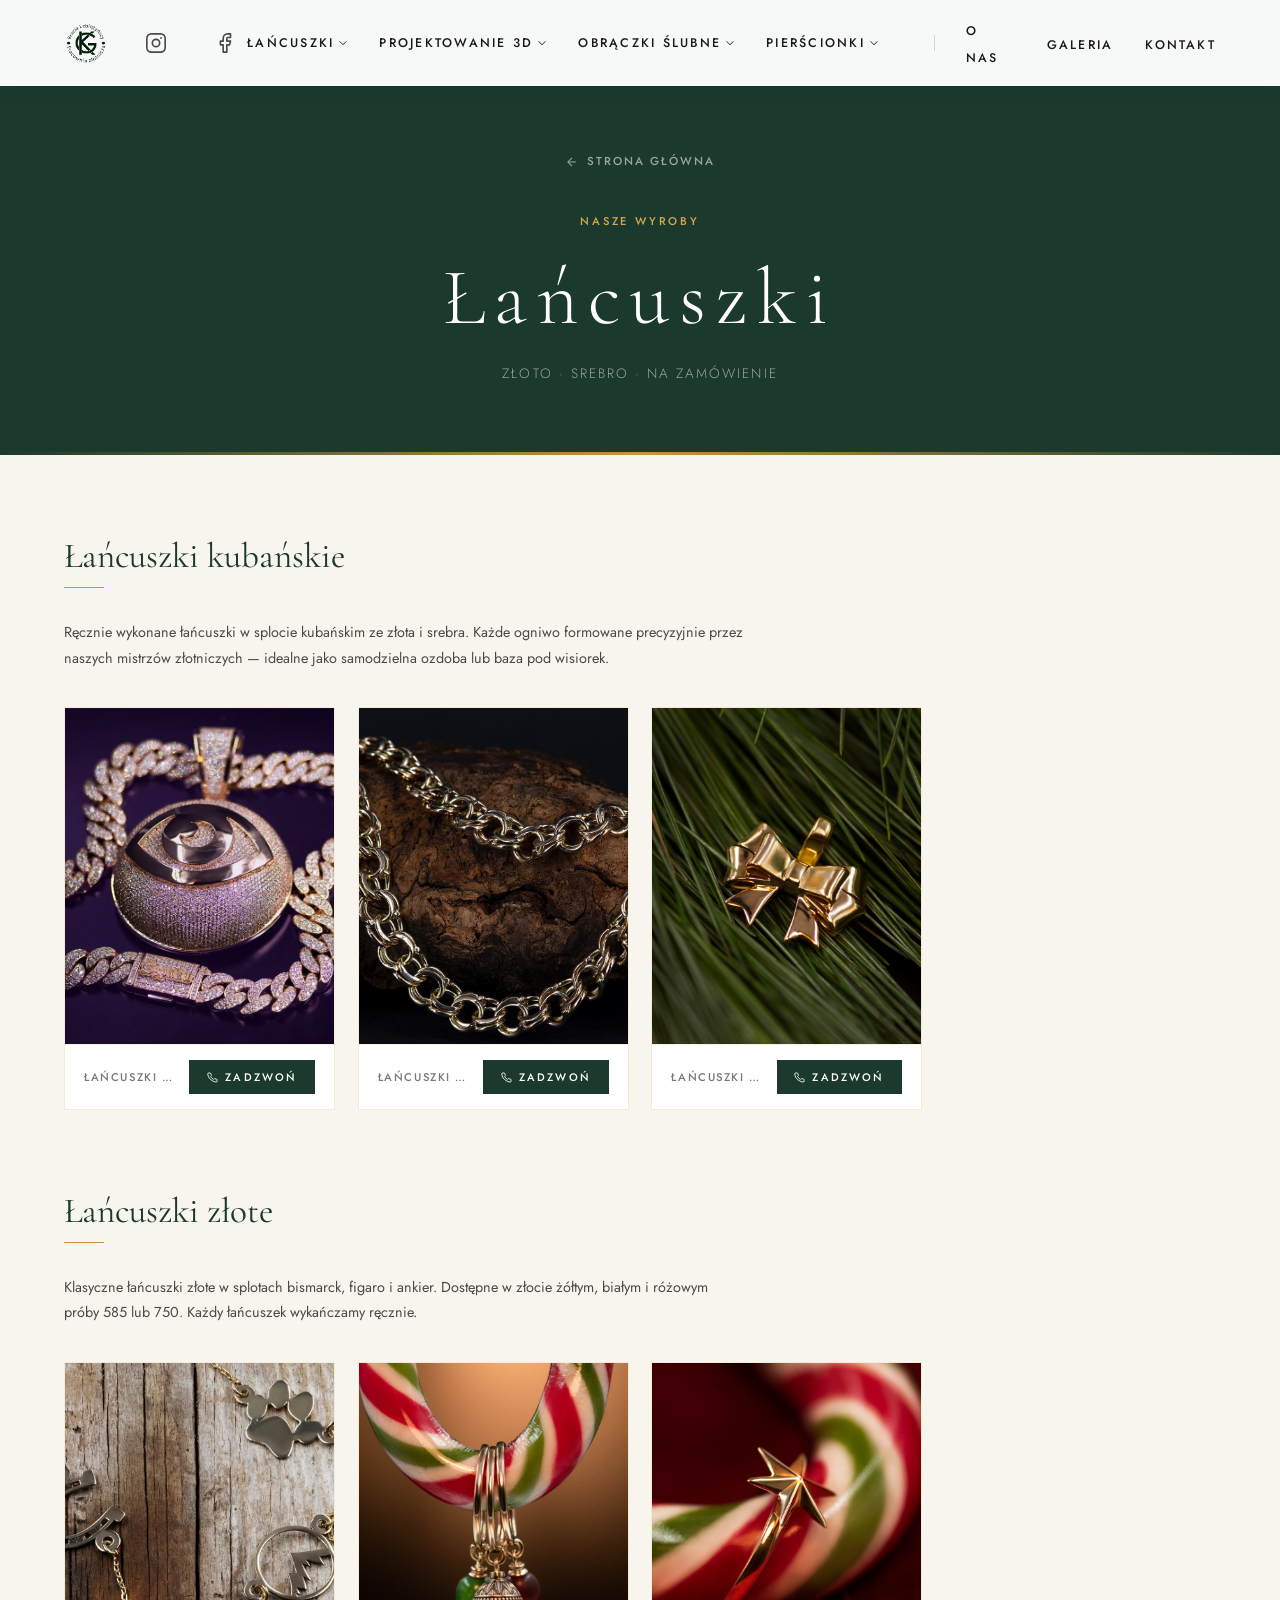
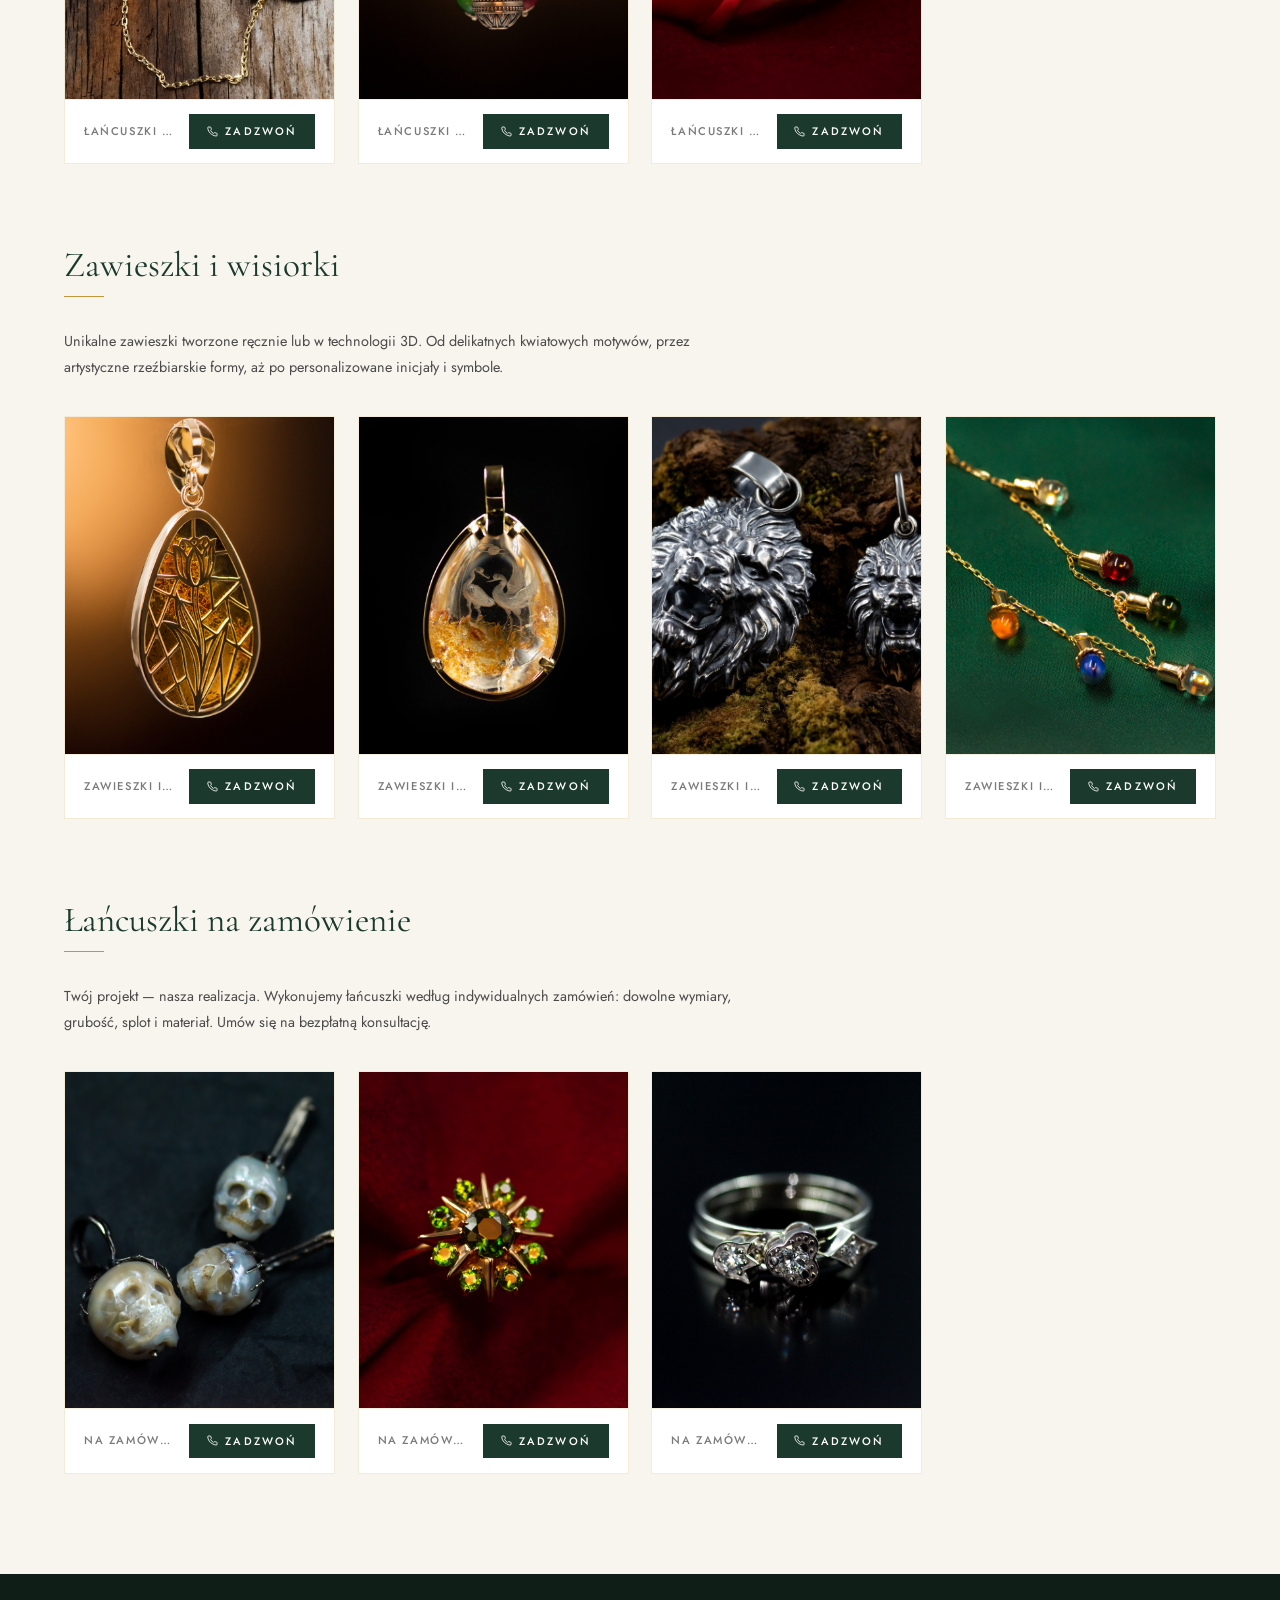
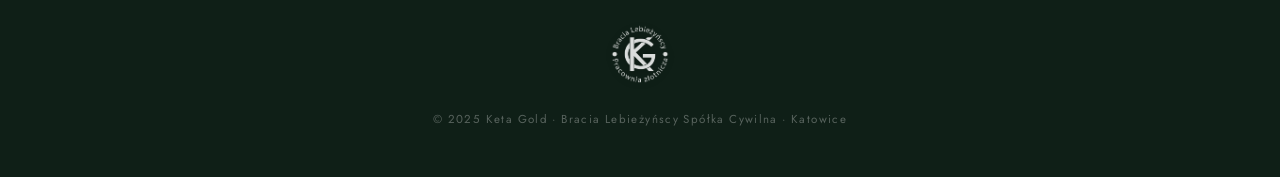
==== commit d0b356db: "Photo card descriptions + nav icon redesign - Added Polish descriptions to every photo card overlay " ====
--- a/lancuszki.html
+++ b/lancuszki.html
@@ -122,7 +122,7 @@
           <div class="photo-card">
             <div class="photo-card__img-wrap">
               <img src="images/464922204_18045934484076803_7547638130621449087_n.jpg" alt="Łańcuszek kubański" loading="lazy" />
-              <div class="photo-card__overlay"><span class="photo-card__name">Łańcuszki kubańskie</span></div>
+              <div class="photo-card__overlay"><span class="photo-card__name">Łańcuszki kubańskie</span><p class="photo-card__info">Masywny łańcuszek w splocie kubańskim ze złota 585. Ogniwa formowane ręcznie przez naszych mistrzów złotniczych.</p></div>
             </div>
             <div class="photo-card__footer">
               <span class="photo-card__label">Łańcuszki kubańskie</span>
@@ -132,7 +132,7 @@
           <div class="photo-card">
             <div class="photo-card__img-wrap">
               <img src="images/652132724_18089830217159542_1958357042268693419_n.jpg" alt="Łańcuszek kubański złoty" loading="lazy" />
-              <div class="photo-card__overlay"><span class="photo-card__name">Łańcuszki kubańskie</span></div>
+              <div class="photo-card__overlay"><span class="photo-card__name">Łańcuszki kubańskie</span><p class="photo-card__info">Splot kubański z żółtego złota próby 750 – elegancja i siła w jednym. Każde ogniwo precyzyjnie wykończone.</p></div>
             </div>
             <div class="photo-card__footer">
               <span class="photo-card__label">Łańcuszki kubańskie</span>
@@ -142,7 +142,7 @@
           <div class="photo-card">
             <div class="photo-card__img-wrap">
               <img src="images/596610791_1704964314118481_8191348050081366082_n.jpg" alt="Łańcuszek kubański ręczny" loading="lazy" />
-              <div class="photo-card__overlay"><span class="photo-card__name">Łańcuszki kubańskie</span></div>
+              <div class="photo-card__overlay"><span class="photo-card__name">Łańcuszki kubańskie</span><p class="photo-card__info">Łańcuszek kubański z różowego złota – ciepłe tony i wyjątkowy charakter. Dostępny w różnych grubościach.</p></div>
             </div>
             <div class="photo-card__footer">
               <span class="photo-card__label">Łańcuszki kubańskie</span>
@@ -163,7 +163,7 @@
           <div class="photo-card">
             <div class="photo-card__img-wrap">
               <img src="images/649218822_18013255367672607_7876714700084012522_n.jpg" alt="Złoty łańcuszek z zawieszkami" loading="lazy" />
-              <div class="photo-card__overlay"><span class="photo-card__name">Łańcuszki złote</span></div>
+              <div class="photo-card__overlay"><span class="photo-card__name">Łańcuszki złote</span><p class="photo-card__info">Klasyczny łańcuszek złoty z zawieszkami. Złoto żółte 585, ręczne wykończenie każdego ogniwa.</p></div>
             </div>
             <div class="photo-card__footer">
               <span class="photo-card__label">Łańcuszki złote</span>
@@ -173,7 +173,7 @@
           <div class="photo-card">
             <div class="photo-card__img-wrap">
               <img src="images/597553336_1705880320693547_6138536106631613631_n.jpg" alt="Łańcuszek złoty figaro" loading="lazy" />
-              <div class="photo-card__overlay"><span class="photo-card__name">Łańcuszki złote</span></div>
+              <div class="photo-card__overlay"><span class="photo-card__name">Łańcuszki złote</span><p class="photo-card__info">Łańcuszek w splocie figaro z żółtego złota 585 – subtelny i kobiecy design, ponadczasowa klasyka.</p></div>
             </div>
             <div class="photo-card__footer">
               <span class="photo-card__label">Łańcuszki złote</span>
@@ -183,7 +183,7 @@
           <div class="photo-card">
             <div class="photo-card__img-wrap">
               <img src="images/598579502_1706583243956588_2489800773339215270_n.jpg" alt="Łańcuszek złoty bismarck" loading="lazy" />
-              <div class="photo-card__overlay"><span class="photo-card__name">Łańcuszki złote</span></div>
+              <div class="photo-card__overlay"><span class="photo-card__name">Łańcuszki złote</span><p class="photo-card__info">Bismarck z białego złota – masywna forma, szlachetny platynowy połysk. Ręcznie wykończony.</p></div>
             </div>
             <div class="photo-card__footer">
               <span class="photo-card__label">Łańcuszki złote</span>
@@ -204,7 +204,7 @@
           <div class="photo-card">
             <div class="photo-card__img-wrap">
               <img src="images/652395713_1790529945561917_4396226358533787911_n.jpg" alt="Zawieszki złote" loading="lazy" />
-              <div class="photo-card__overlay"><span class="photo-card__name">Zawieszki i wisiorki</span></div>
+              <div class="photo-card__overlay"><span class="photo-card__name">Zawieszki i wisiorki</span><p class="photo-card__info">Artystyczna zawieszka ze złota z motywem kwiatowym – modelowana ręcznie w naszej pracowni.</p></div>
             </div>
             <div class="photo-card__footer">
               <span class="photo-card__label">Zawieszki i wisiorki</span>
@@ -214,7 +214,7 @@
           <div class="photo-card">
             <div class="photo-card__img-wrap">
               <img src="images/518396244_1574531230495124_3612413421979046424_n.jpg" alt="Wisiorek grawerowany" loading="lazy" />
-              <div class="photo-card__overlay"><span class="photo-card__name">Zawieszki i wisiorki</span></div>
+              <div class="photo-card__overlay"><span class="photo-card__name">Zawieszki i wisiorki</span><p class="photo-card__info">Wisiorek z grawerunkiem wewnątrz kryształu – unikalne dzieło tworzone na indywidualne zamówienie.</p></div>
             </div>
             <div class="photo-card__footer">
               <span class="photo-card__label">Zawieszki i wisiorki</span>
@@ -224,7 +224,7 @@
           <div class="photo-card">
             <div class="photo-card__img-wrap">
               <img src="images/620499730_18100132564867793_5886379338599602004_n.jpg" alt="Srebrne wisiorki" loading="lazy" />
-              <div class="photo-card__overlay"><span class="photo-card__name">Zawieszki i wisiorki</span></div>
+              <div class="photo-card__overlay"><span class="photo-card__name">Zawieszki i wisiorki</span><p class="photo-card__info">Srebrne wisiorki z motywem lwa – precyzyjne odlewy jubilerskie, doskonała dbałość o każdy detal.</p></div>
             </div>
             <div class="photo-card__footer">
               <span class="photo-card__label">Zawieszki i wisiorki</span>
@@ -234,7 +234,7 @@
           <div class="photo-card">
             <div class="photo-card__img-wrap">
               <img src="images/599631199_1712036423411270_6046415144635462184_n.jpg" alt="Wisiorek artystyczny" loading="lazy" />
-              <div class="photo-card__overlay"><span class="photo-card__name">Zawieszki i wisiorki</span></div>
+              <div class="photo-card__overlay"><span class="photo-card__name">Zawieszki i wisiorki</span><p class="photo-card__info">Personalizowana zawieszka ze złota – wyjątkowy prezent z inicjałami lub symbolem osobistym.</p></div>
             </div>
             <div class="photo-card__footer">
               <span class="photo-card__label">Zawieszki i wisiorki</span>
@@ -255,7 +255,7 @@
           <div class="photo-card">
             <div class="photo-card__img-wrap">
               <img src="images/550168238_1674901297124783_3264672919285235873_n.jpg" alt="Biżuteria na zamówienie" loading="lazy" />
-              <div class="photo-card__overlay"><span class="photo-card__name">Na zamówienie</span></div>
+              <div class="photo-card__overlay"><span class="photo-card__name">Na zamówienie</span><p class="photo-card__info">Biżuteria tworzona od podstaw – Twój projekt, nasza realizacja. Złoto 585 lub 750, dowolny krój.</p></div>
             </div>
             <div class="photo-card__footer">
               <span class="photo-card__label">Na zamówienie</span>
@@ -265,7 +265,7 @@
           <div class="photo-card">
             <div class="photo-card__img-wrap">
               <img src="images/600882093_1712198243395088_9040872576884795886_n.jpg" alt="Łańcuszek indywidualny" loading="lazy" />
-              <div class="photo-card__overlay"><span class="photo-card__name">Na zamówienie</span></div>
+              <div class="photo-card__overlay"><span class="photo-card__name">Na zamówienie</span><p class="photo-card__info">Każdy łańcuszek na zamówienie to unikalne dzieło. Bezpłatna konsultacja w naszym salonie.</p></div>
             </div>
             <div class="photo-card__footer">
               <span class="photo-card__label">Na zamówienie</span>
@@ -275,7 +275,7 @@
           <div class="photo-card">
             <div class="photo-card__img-wrap">
               <img src="images/602293834_1714791853135727_2847569114641339693_n.jpg" alt="Projekt indywidualny" loading="lazy" />
-              <div class="photo-card__overlay"><span class="photo-card__name">Na zamówienie</span></div>
+              <div class="photo-card__overlay"><span class="photo-card__name">Na zamówienie</span><p class="photo-card__info">Wykonujemy łańcuszki w dowolnym splocie, grubości i metalu szlachetnym. Projekt 3D w cenie.</p></div>
             </div>
             <div class="photo-card__footer">
               <span class="photo-card__label">Na zamówienie</span>
--- a/css/style.css
+++ b/css/style.css
@@ -167,35 +167,22 @@
 }
 
 .nav__logo {
-  background: rgba(255, 255, 255, 0.95);
-  border-radius: 50%;
-  width: 64px;
-  height: 64px;
-  display: flex;
-  align-items: center;
-  justify-content: center;
+  display: flex;
+  align-items: center;
   flex-shrink: 0;
-  box-shadow: 0 3px 16px rgba(0,0,0,0.25);
   transition: var(--transition);
 }
 
-.nav.scrolled .nav__logo {
-  width: 56px;
-  height: 56px;
-  box-shadow: 0 2px 10px rgba(0,0,0,0.12);
-}
-
 .nav__logo img {
-  height: 50px;
-  width: 50px;
-  object-fit: contain;
-  filter: none;
-  transition: var(--transition);
-}
-
-.nav.scrolled .nav__logo img {
   height: 44px;
   width: 44px;
+  object-fit: contain;
+  transition: var(--transition);
+}
+
+.nav.scrolled .nav__logo img {
+  height: 38px;
+  width: 38px;
 }
 
 .nav__links {
@@ -1015,14 +1002,14 @@
 .nav__brand {
   display: flex;
   align-items: center;
-  gap: 0.8rem;
+  gap: 1.6rem;
   flex-shrink: 0;
 }
 
 .nav__socials {
   display: flex;
   align-items: center;
-  gap: 0.4rem;
+  gap: 1.6rem;
 }
 
 .nav__social-item {
@@ -1033,24 +1020,26 @@
   display: flex;
   align-items: center;
   justify-content: center;
-  width: 32px;
-  height: 32px;
+  width: 44px;
+  height: 44px;
   color: var(--text-mid);
-  border: 1px solid rgba(0,0,0,0.15);
-  border-radius: 50%;
   transition: var(--transition);
 }
 
 .nav__social-icon svg {
-  width: 14px;
-  height: 14px;
+  width: 22px;
+  height: 22px;
+  transition: var(--transition);
 }
 
 .nav__social-icon:hover,
 .nav.scrolled .nav__social-icon:hover {
-  background: var(--gold);
-  border-color: var(--gold);
-  color: var(--white);
+  color: var(--gold);
+}
+
+.nav__social-icon:hover svg,
+.nav.scrolled .nav__social-icon:hover svg {
+  transform: scale(1.15);
 }
 
 /* Social preview card */
@@ -2058,8 +2047,8 @@
   bottom: 0;
   left: 0;
   right: 0;
-  padding: 2.5rem 1.2rem 1.2rem;
-  background: linear-gradient(to top, rgba(27, 58, 45, 0.92) 0%, transparent 100%);
+  padding: 3rem 1.2rem 1.2rem;
+  background: linear-gradient(to top, rgba(27, 58, 45, 0.95) 0%, rgba(27, 58, 45, 0.5) 70%, transparent 100%);
   transform: translateY(100%);
   transition: transform 0.4s cubic-bezier(0.25, 0.8, 0.25, 1);
 }
@@ -2075,6 +2064,16 @@
   color: var(--white);
   letter-spacing: 0.04em;
   line-height: 1.3;
+  margin-bottom: 0.3rem;
+}
+
+.photo-card__info {
+  font-family: var(--font-body);
+  font-size: 0.72rem;
+  font-weight: 300;
+  color: rgba(255,255,255,0.78);
+  line-height: 1.5;
+  letter-spacing: 0.01em;
 }
 
 /* Call button — always visible below image */
